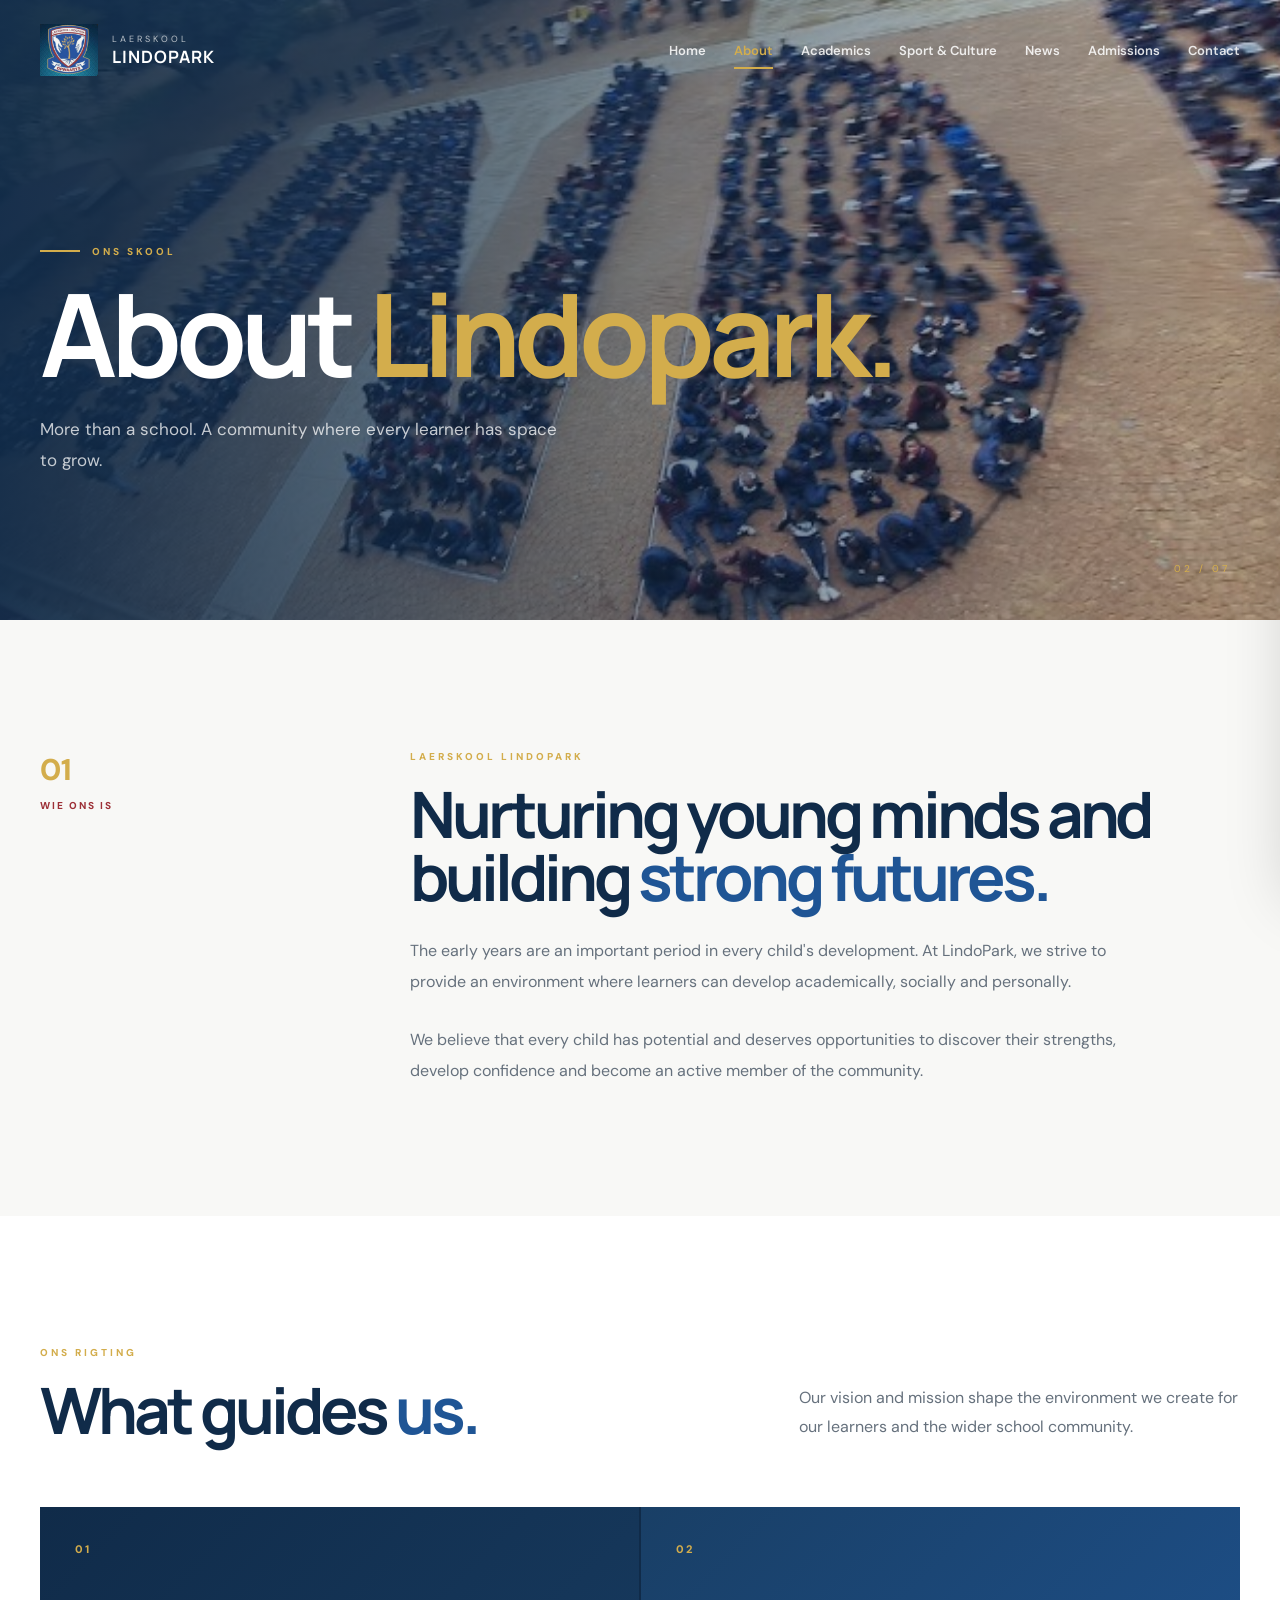
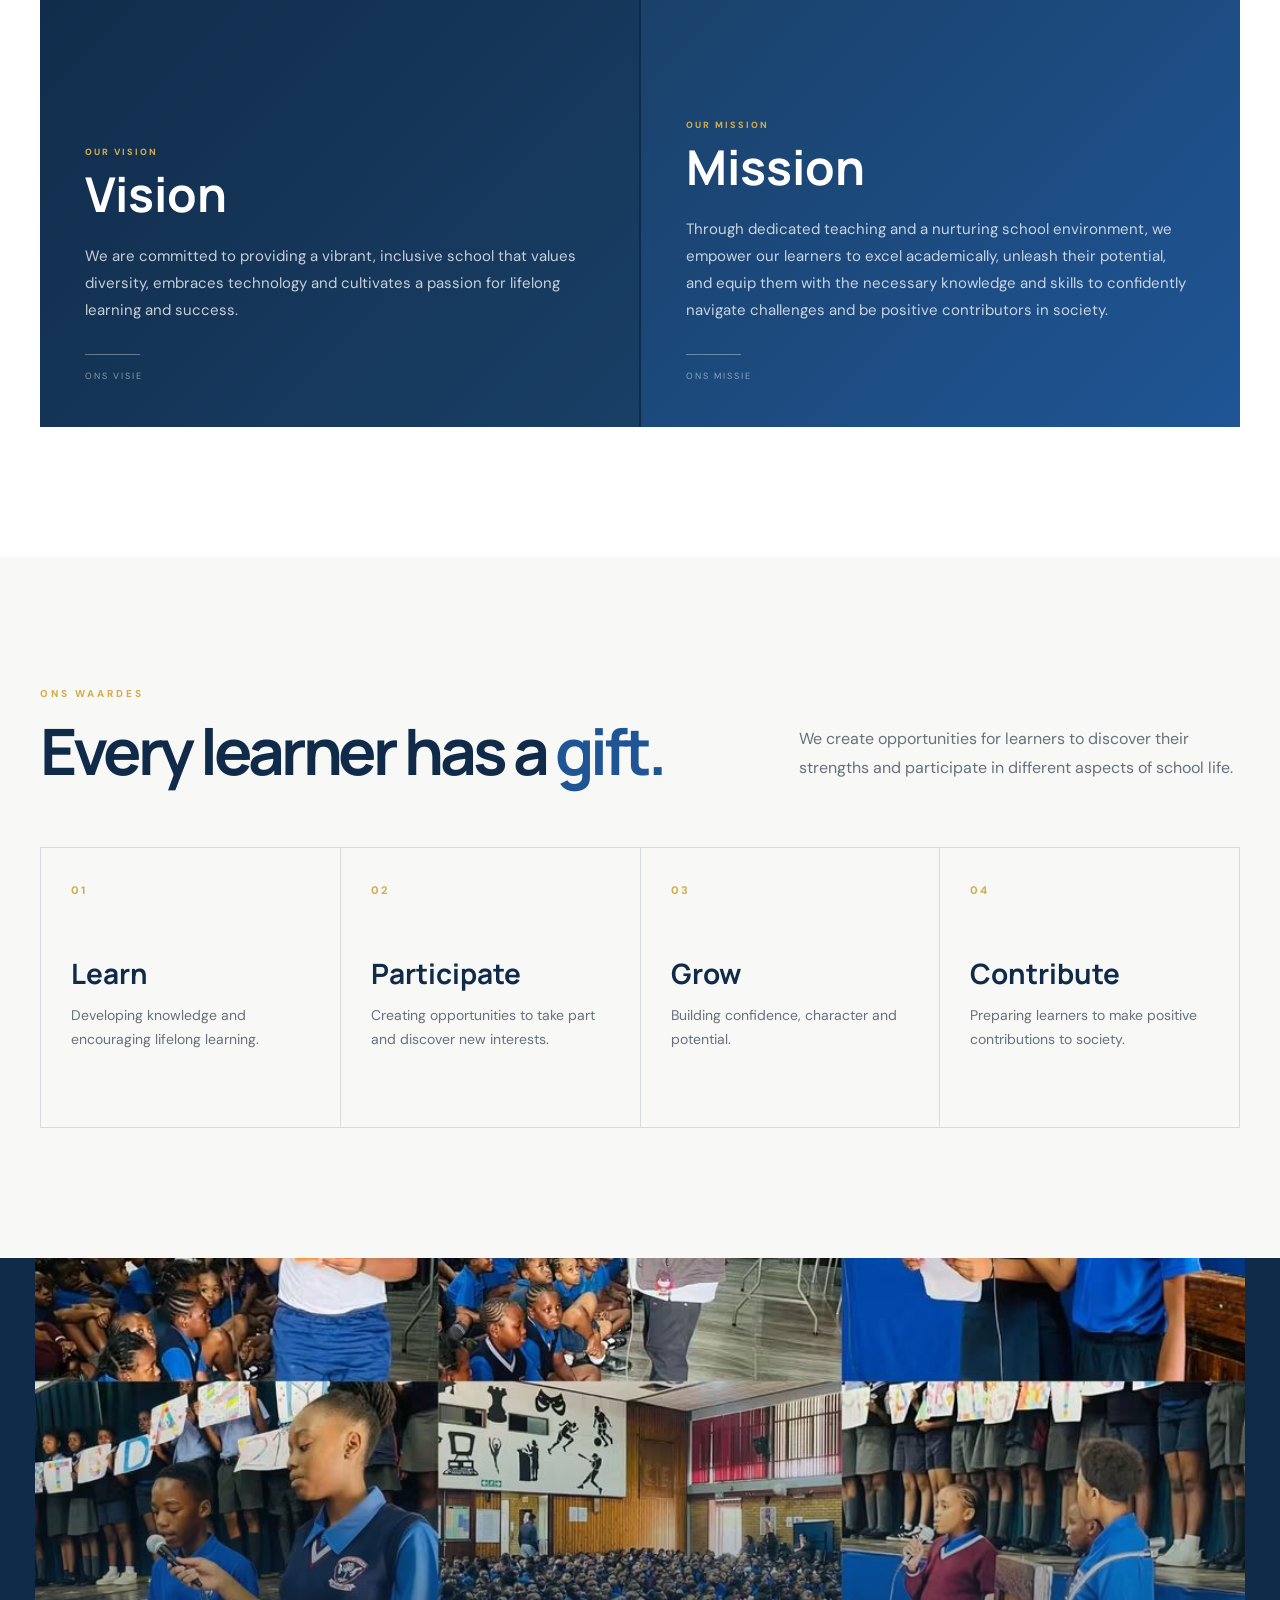
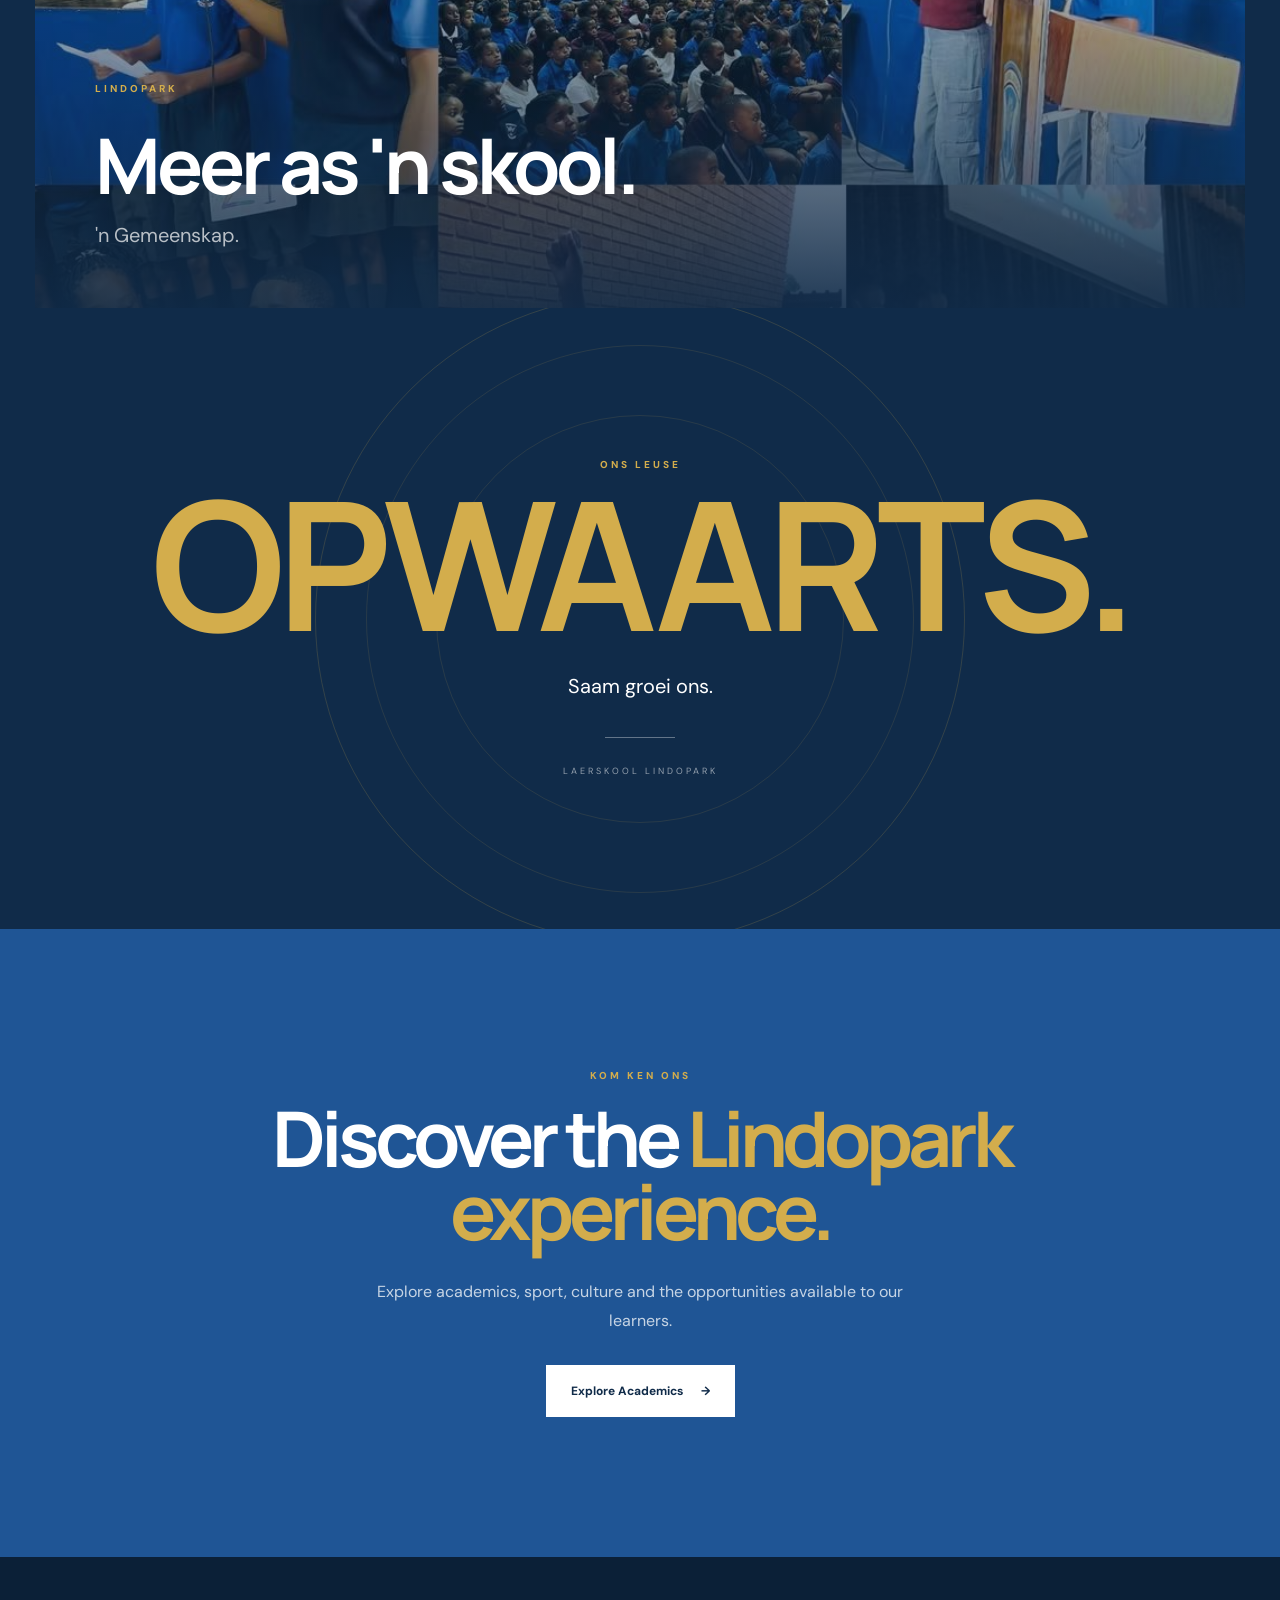
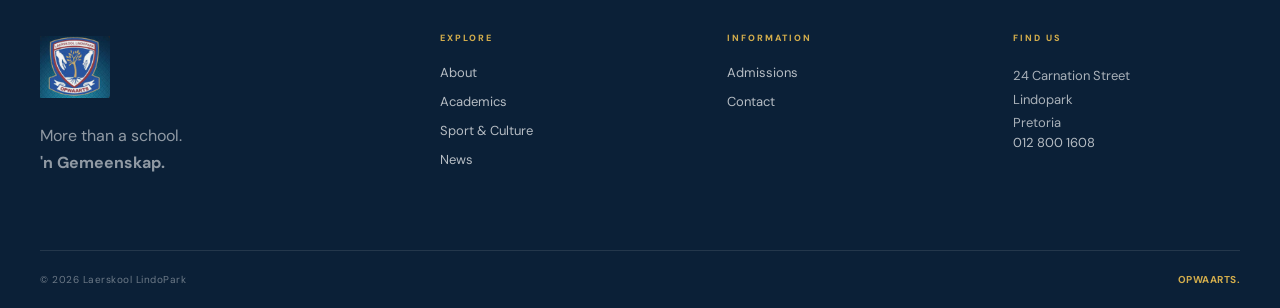
==== about.html @ f9749cf2 "Add files via upload" ====
<!DOCTYPE html>
<html lang="en">

<head>

    <meta charset="UTF-8">

    <meta
        name="viewport"
        content="width=device-width, initial-scale=1.0"
    >

    <title>About | Laerskool LindoPark</title>

    <meta
        name="description"
        content="Discover Laerskool LindoPark, our vision, mission and commitment to nurturing young minds and building strong futures."
    >

    <link rel="preconnect" href="https://fonts.googleapis.com">

    <link
        rel="preconnect"
        href="https://fonts.gstatic.com"
        crossorigin
    >

    <link
        href="https://fonts.googleapis.com/css2?family=DM+Sans:wght@400;500;600;700&family=Manrope:wght@500;600;700;800&display=swap"
        rel="stylesheet"
    >

    <!-- SAME CSS AS HOMEPAGE -->
    <link
        rel="stylesheet"
        href="css/style.css"
    >

</head>


<body>


<!-- =====================================================
     NAVIGATION
===================================================== -->

<header class="site-header">

    <div class="nav-container">

        <a
            href="index.html"
            class="brand"
        >

            <img
                src="assets/images/logo.png"
                alt="Laerskool LindoPark logo"
            >

            <div class="brand-name">

                <span>
                    LAERSKOOL
                </span>

                <strong>
                    LINDOPARK
                </strong>

            </div>

        </a>


        <nav class="desktop-nav">

            <a href="index.html">
                Home
            </a>

            <a
                href="about.html"
                class="active"
            >
                About
            </a>

            <a href="academics.html">
                Academics
            </a>

            <a href="sport-culture.html">
                Sport & Culture
            </a>

            <a href="news.html">
                News
            </a>

            <a href="admissions.html">
                Admissions
            </a>

            <a href="contact.html">
                Contact
            </a>

        </nav>


        <button
            class="menu-toggle"
            id="menuToggle"
            aria-label="Open navigation"
            aria-expanded="false"
        >

            <span></span>
            <span></span>
            <span></span>

        </button>

    </div>

</header>



<!-- =====================================================
     MOBILE SIDEBAR
===================================================== -->

<div
    class="mobile-overlay"
    id="mobileOverlay"
></div>


<aside
    class="mobile-sidebar"
    id="mobileSidebar"
    aria-hidden="true"
>

    <div class="sidebar-header">

        <a href="index.html">

            <img
                src="assets/images/logo.png"
                alt="Lindopark"
            >

        </a>


        <button
            class="sidebar-close"
            id="sidebarClose"
            aria-label="Close navigation"
        >
            ×
        </button>

    </div>


    <div class="sidebar-links">

        <a href="index.html">
            <span>01</span>
            Home
        </a>

        <a
            href="about.html"
            class="active"
        >
            <span>02</span>
            About
        </a>

        <a href="academics.html">
            <span>03</span>
            Academics
        </a>

        <a href="sport-culture.html">
            <span>04</span>
            Sport & Culture
        </a>

        <a href="news.html">
            <span>05</span>
            News
        </a>

        <a href="admissions.html">
            <span>06</span>
            Admissions
        </a>

        <a href="contact.html">
            <span>07</span>
            Contact
        </a>

    </div>


    <div class="sidebar-footer">

        <span>
            SAAM GROEI ONS
        </span>

        <strong>
            OPWAARTS.
        </strong>

    </div>

</aside>



<main>


<!-- =====================================================
     ABOUT HERO
===================================================== -->

<section class="inner-hero">


    <div
        class="inner-hero-background"
        style="
            background-image:
            url('assets/images/hero/hero-4.jpg');
        "
    ></div>


    <div class="inner-hero-overlay"></div>


    <div class="container inner-hero-content">

        <span class="hero-kicker">

            <span></span>

            ONS SKOOL

        </span>


        <h1>

            About
            <em>
                Lindopark.
            </em>

        </h1>


        <p>

            More than a school.
            A community where every learner
            has space to grow.

        </p>

    </div>


    <div class="inner-hero-number">

        02 / 07

    </div>

</section>



<!-- =====================================================
     INTRODUCTION
===================================================== -->

<section class="about-introduction section">


    <div class="container about-intro-grid">


        <div class="intro-label">

            <span>
                01
            </span>

            WIE ONS IS

        </div>


        <div class="about-intro-content">

            <span class="section-kicker">
                LAERSKOOL LINDOPARK
            </span>


            <h2>

                Nurturing young minds
                and building
                <em>
                    strong futures.
                </em>

            </h2>


            <p>

                The early years are an important
                period in every child's development.
                At LindoPark, we strive to provide
                an environment where learners can
                develop academically, socially and
                personally.

            </p>


            <p>

                We believe that every child has
                potential and deserves opportunities
                to discover their strengths,
                develop confidence and become an
                active member of the community.

            </p>

        </div>

    </div>

</section>



<!-- =====================================================
     VISION + MISSION
===================================================== -->

<section class="vision-mission">


    <div class="container">


        <div class="section-top">

            <div>

                <span class="section-kicker">
                    ONS RIGTING
                </span>

                <h2>

                    What guides
                    <em>
                        us.
                    </em>

                </h2>

            </div>


            <p>

                Our vision and mission shape the
                environment we create for our
                learners and the wider school
                community.

            </p>

        </div>


        <div class="vm-grid">


            <!-- VISION -->

            <article class="vm-card vision-card">

                <span class="vm-number">
                    01
                </span>


                <span class="vm-label">
                    OUR VISION
                </span>


                <h3>
                    Vision
                </h3>


                <p>

                    We are committed to providing
                    a vibrant, inclusive school that
                    values diversity, embraces
                    technology and cultivates a
                    passion for lifelong learning
                    and success.

                </p>


                <div class="vm-line"></div>


                <span class="vm-afrikaans">
                    ONS VISIE
                </span>

            </article>



            <!-- MISSION -->

            <article class="vm-card mission-card">

                <span class="vm-number">
                    02
                </span>


                <span class="vm-label">
                    OUR MISSION
                </span>


                <h3>
                    Mission
                </h3>


                <p>

                    Through dedicated teaching and
                    a nurturing school environment,
                    we empower our learners to
                    excel academically, unleash
                    their potential, and equip them
                    with the necessary knowledge
                    and skills to confidently
                    navigate challenges and be
                    positive contributors in society.

                </p>


                <div class="vm-line"></div>


                <span class="vm-afrikaans">
                    ONS MISSIE
                </span>

            </article>

        </div>

    </div>

</section>



<!-- =====================================================
     WHAT WE BELIEVE
===================================================== -->

<section class="beliefs section">


    <div class="container">


        <div class="section-top">

            <div>

                <span class="section-kicker">
                    ONS WAARDES
                </span>

                <h2>

                    Every learner
                    has a
                    <em>
                        gift.
                    </em>

                </h2>

            </div>


            <p>

                We create opportunities for learners
                to discover their strengths and
                participate in different aspects of
                school life.

            </p>

        </div>


        <div class="belief-grid">


            <div class="belief-item">

                <span>
                    01
                </span>

                <h3>
                    Learn
                </h3>

                <p>
                    Developing knowledge and
                    encouraging lifelong learning.
                </p>

            </div>


            <div class="belief-item">

                <span>
                    02
                </span>

                <h3>
                    Participate
                </h3>

                <p>
                    Creating opportunities to
                    take part and discover new
                    interests.
                </p>

            </div>


            <div class="belief-item">

                <span>
                    03
                </span>

                <h3>
                    Grow
                </h3>

                <p>
                    Building confidence,
                    character and potential.
                </p>

            </div>


            <div class="belief-item">

                <span>
                    04
                </span>

                <h3>
                    Contribute
                </h3>

                <p>
                    Preparing learners to make
                    positive contributions to society.
                </p>

            </div>

        </div>

    </div>

</section>



<!-- =====================================================
     SCHOOL LIFE IMAGE
===================================================== -->

<section class="about-image-section">


    <div
        class="about-large-image"
        style="
            background-image:
            url('assets/images/gallery/1.jpg');
        "
    >

        <div class="about-image-overlay"></div>


        <div class="about-image-content">

            <span>
                LINDOPARK
            </span>

            <h2>
                Meer as 'n skool.
            </h2>

            <p>
                'n Gemeenskap.
            </p>

        </div>

    </div>

</section>



<!-- =====================================================
     OPWAARTS
===================================================== -->

<section class="about-opwaarts opwaarts">

    <div class="opwaarts-pattern"></div>


    <div class="container opwaarts-content">

        <span class="section-kicker">
            ONS LEUSE
        </span>


        <h2>
            OPWAARTS.
        </h2>


        <p>

            Saam groei ons.

        </p>


        <div class="opwaarts-line"></div>


        <span class="opwaarts-small">
            LAERSKOOL LINDOPARK
        </span>

    </div>

</section>



<!-- =====================================================
     CTA
===================================================== -->

<section class="admissions-cta">


    <div class="container admissions-content">

        <span class="section-kicker">
            KOM KEN ONS
        </span>


        <h2>

            Discover the
            <em>
                Lindopark experience.
            </em>

        </h2>


        <p>

            Explore academics, sport, culture
            and the opportunities available to
            our learners.

        </p>


        <a
            href="academics.html"
            class="button button-light"
        >

            Explore Academics

            <span>
                →
            </span>

        </a>

    </div>

</section>


</main>



<!-- =====================================================
     FOOTER
===================================================== -->

<footer class="footer">


    <div class="container footer-grid">


        <div class="footer-brand">

            <img
                src="assets/images/logo.png"
                alt="Lindopark"
            >

            <p>

                More than a school.
                <br>

                <strong>
                    'n Gemeenskap.
                </strong>

            </p>

        </div>


        <div>

            <span class="footer-title">
                EXPLORE
            </span>

            <a href="about.html">
                About
            </a>

            <a href="academics.html">
                Academics
            </a>

            <a href="sport-culture.html">
                Sport & Culture
            </a>

            <a href="news.html">
                News
            </a>

        </div>


        <div>

            <span class="footer-title">
                INFORMATION
            </span>

            <a href="admissions.html">
                Admissions
            </a>

            <a href="contact.html">
                Contact
            </a>

        </div>


        <div>

            <span class="footer-title">
                FIND US
            </span>

            <p>

                24 Carnation Street
                <br>
                Lindopark
                <br>
                Pretoria

            </p>


            <a href="tel:0128001608">
                012 800 1608
            </a>

        </div>

    </div>


    <div class="container footer-bottom">

        <span>
            © 2026 Laerskool LindoPark
        </span>

        <strong>
            OPWAARTS.
        </strong>

    </div>

</footer>



<!-- SAME JAVASCRIPT -->

<script src="js/script.js"></script>
<!-- BACK TO TOP -->
<button id="backToTop" class="back-to-top" aria-label="Back to top">
    ↑
</button>
</body>

</html>
---- css/style.css ----
/* =========================================================
   LINDOPARK — NEW WEBSITE
   HOMEPAGE
========================================================= */


/* =========================================================
   RESET
========================================================= */

* {
    margin: 0;
    padding: 0;
    box-sizing: border-box;
}


html {
    scroll-behavior: smooth;
}


body {
    font-family: "DM Sans", sans-serif;

    background: #f8f8f6;

    color: #102b49;

    overflow-x: hidden;
}


body.menu-open {
    overflow: hidden;
}


img {
    display: block;

    max-width: 100%;
}


a {
    color: inherit;

    text-decoration: none;
}


button {
    font-family: inherit;
}


/* =========================================================
   VARIABLES
========================================================= */

:root {

    --navy: #102b49;

    --blue: #1f5595;

    --red: #9d3037;

    --gold: #d3ad4c;

    --cream: #f8f8f6;

    --white: #ffffff;

    --black: #101820;

    --grey: #66717d;

    --line: rgba(16, 43, 73, 0.14);

}


/* =========================================================
   CONTAINER
========================================================= */

.container,
.nav-container {
    width: min(1240px, calc(100% - 80px));

    margin-inline: auto;
}


/* =========================================================
   NAVIGATION
========================================================= */

.site-header {

    position: absolute;

    top: 0;
    left: 0;

    width: 100%;

    z-index: 1000;

    color: white;
}


.nav-container {

    height: 100px;

    display: flex;

    align-items: center;

    justify-content: space-between;
}


.brand {

    display: flex;

    align-items: center;

    gap: 14px;
}


.brand img {

    width: 58px;

    height: 58px;

    object-fit: contain;
}


.brand-name span {

    display: block;

    font-size: 9px;

    letter-spacing: 3px;

    opacity: .7;
}


.brand-name strong {

    display: block;

    font-family: "Manrope", sans-serif;

    font-size: 17px;

    letter-spacing: 1px;
}


/* Desktop navigation */

.desktop-nav {

    display: flex;

    align-items: center;

    gap: 28px;
}


.desktop-nav a {

    position: relative;

    font-size: 13px;

    font-weight: 600;

    color: rgba(255,255,255,.85);

    transition: .25s ease;
}


.desktop-nav a:hover,
.desktop-nav a.active {

    color: var(--gold);
}


.desktop-nav a.active::after {

    content: "";

    position: absolute;

    left: 0;
    right: 0;

    bottom: -10px;

    height: 2px;

    background: var(--gold);
}


/* =========================================================
   MOBILE BUTTON
========================================================= */

.menu-toggle {

    display: none;

    width: 48px;
    height: 48px;

    border: 1px solid rgba(255,255,255,.4);

    background: rgba(16,43,73,.25);

    cursor: pointer;

    padding: 12px;

    z-index: 2005;
}


.menu-toggle span {

    display: block;

    width: 100%;

    height: 2px;

    margin: 5px 0;

    background: white;

    transition: .3s ease;
}


.menu-toggle.active span:nth-child(1) {

    transform:
        translateY(7px)
        rotate(45deg);
}


.menu-toggle.active span:nth-child(2) {

    opacity: 0;
}


.menu-toggle.active span:nth-child(3) {

    transform:
        translateY(-7px)
        rotate(-45deg);
}


/* =========================================================
   MOBILE SIDEBAR
========================================================= */

.mobile-overlay {

    position: fixed;

    inset: 0;

    z-index: 1998;

    background: rgba(0,0,0,.45);

    opacity: 0;

    visibility: hidden;

    transition: .3s ease;
}


.mobile-overlay.active {

    opacity: 1;

    visibility: visible;
}


.mobile-sidebar {

    position: fixed;

    top: 0;

    right: -420px;

    z-index: 2000;

    width: min(390px, 88vw);

    height: 100dvh;

    background: var(--white);

    color: var(--navy);

    padding: 30px;

    display: flex;

    flex-direction: column;

    transition: right .4s cubic-bezier(.77,0,.18,1);

    box-shadow:
        -20px 0 60px rgba(0,0,0,.18);
}


.mobile-sidebar.active {

    right: 0;
}


.sidebar-header {

    display: flex;

    align-items: center;

    justify-content: space-between;

    padding-bottom: 30px;

    border-bottom: 1px solid var(--line);
}


.sidebar-header img {

    width: 55px;

    height: 55px;

    object-fit: contain;
}


.sidebar-close {

    width: 45px;

    height: 45px;

    border: 1px solid var(--line);

    background: transparent;

    color: var(--navy);

    font-size: 30px;

    cursor: pointer;
}


.sidebar-links {

    display: flex;

    flex-direction: column;

    margin-top: 25px;
}


.sidebar-links a {

    display: flex;

    align-items: center;

    gap: 20px;

    padding: 17px 0;

    border-bottom: 1px solid var(--line);

    font-family: "Manrope", sans-serif;

    font-size: 20px;

    font-weight: 700;

    transition: .2s ease;
}


.sidebar-links a span {

    color: var(--gold);

    font-size: 10px;

    letter-spacing: 1px;
}


.sidebar-links a:hover,
.sidebar-links a.active {

    color: var(--red);

    padding-left: 8px;
}


.sidebar-footer {

    margin-top: auto;

    padding-top: 30px;

    border-top: 1px solid var(--line);
}


.sidebar-footer span {

    display: block;

    font-size: 10px;

    letter-spacing: 2px;

    color: var(--grey);
}


.sidebar-footer strong {

    display: block;

    margin-top: 5px;

    font-family: "Manrope", sans-serif;

    font-size: 24px;

    color: var(--navy);
}


/* =========================================================
   HERO
========================================================= */

.hero {

    position: relative;

    height: 100svh;

    min-height: 680px;

    overflow: hidden;

    background: var(--navy);

    color: white;
}


.hero-slides {

    position: absolute;

    inset: 0;
}


.hero-slide {

    position: absolute;

    inset: 0;

    background-size: cover;

    background-position: center;

    opacity: 0;

    transform: scale(1.06);

    transition:
        opacity 1s ease,
        transform 7s ease;
}


.hero-slide.active {

    opacity: 1;

    transform: scale(1);
}


.hero-overlay {

    position: absolute;

    inset: 0;

    background:
        linear-gradient(
            90deg,
            rgba(16,43,73,.96) 0%,
            rgba(16,43,73,.75) 48%,
            rgba(16,43,73,.2) 100%
        );
}


.hero-content {

    position: absolute;

    z-index: 4;

    top: 50%;

    left: max(40px, calc((100vw - 1240px) / 2));

    transform: translateY(-35%);

    max-width: 760px;
}


.hero-kicker,
.section-kicker {

    display: flex;

    align-items: center;

    gap: 12px;

    color: var(--gold);

    font-size: 10px;

    font-weight: 800;

    letter-spacing: 3px;
}


.hero-kicker span {

    width: 40px;

    height: 2px;

    background: var(--gold);
}


.hero h1 {

    margin-top: 25px;

    font-family: "Manrope", sans-serif;

    font-size: clamp(64px, 8vw, 110px);

    line-height: .88;

    letter-spacing: -6px;
}


.hero h1 em {

    color: var(--gold);

    font-style: normal;
}


.hero p {

    max-width: 560px;

    margin-top: 32px;

    color: rgba(255,255,255,.78);

    font-size: 17px;

    line-height: 1.8;
}


.hero-actions {

    display: flex;

    gap: 14px;

    margin-top: 35px;
}


/* =========================================================
   BUTTONS
========================================================= */

.button {

    display: inline-flex;

    align-items: center;

    justify-content: center;

    gap: 18px;

    min-height: 52px;

    padding: 0 25px;

    font-size: 12px;

    font-weight: 700;

    transition: .25s ease;
}


.button-primary {

    background: var(--gold);

    color: var(--navy);
}


.button-primary:hover {

    background: white;

    transform: translateY(-3px);
}


.button-outline {

    border: 1px solid rgba(255,255,255,.45);

    color: white;
}


.button-outline:hover {

    background: white;

    color: var(--navy);
}


.button-light {

    background: white;

    color: var(--navy);
}


.button-light:hover {

    background: var(--gold);

    transform: translateY(-3px);
}


/* =========================================================
   HERO CONTROLS
========================================================= */

.hero-controls {

    position: absolute;

    z-index: 5;

    right: 50px;

    bottom: 50px;

    display: flex;

    align-items: center;

    gap: 14px;
}


.hero-controls > button {

    width: 48px;

    height: 48px;

    border: 1px solid rgba(255,255,255,.35);

    background: rgba(0,0,0,.1);

    color: white;

    cursor: pointer;

    transition: .25s ease;
}


.hero-controls > button:hover {

    background: var(--gold);

    color: var(--navy);

    border-color: var(--gold);
}


.hero-indicators {

    display: flex;

    align-items: center;

    gap: 8px;
}


.hero-indicators button {

    width: 8px;

    height: 8px;

    border: none;

    border-radius: 20px;

    background: rgba(255,255,255,.45);

    cursor: pointer;

    transition: .3s ease;
}


.hero-indicators button.active {

    width: 30px;

    background: var(--gold);
}


.hero-scroll {

    position: absolute;

    z-index: 4;

    left: 50px;

    bottom: 50px;

    display: flex;

    align-items: center;

    gap: 15px;

    color: rgba(255,255,255,.6);

    font-size: 9px;

    letter-spacing: 2px;
}


.hero-scroll i {

    display: block;

    width: 50px;

    height: 1px;

    background: rgba(255,255,255,.5);
}


/* =========================================================
   SECTIONS
========================================================= */

.section {

    padding: 130px 0;
}


.intro {

    background: var(--cream);
}


.intro-grid {

    display: grid;

    grid-template-columns: .35fr 1fr;

    gap: 80px;
}


.intro-label {

    color: var(--red);

    font-size: 10px;

    font-weight: 800;

    letter-spacing: 2px;
}


.intro-label span {

    display: block;

    margin-bottom: 10px;

    color: var(--gold);

    font-size: 30px;

    letter-spacing: 0;
}


.intro-content {

    max-width: 850px;
}


.intro-content h2,
.section-top h2 {

    font-family: "Manrope", sans-serif;

    font-size: clamp(44px, 5vw, 72px);

    line-height: .98;

    letter-spacing: -4px;

    color: var(--navy);
}


.intro-content h2 em,
.section-top h2 em {

    color: var(--blue);

    font-style: normal;
}


.intro-content p {

    max-width: 700px;

    margin-top: 25px;

    color: var(--grey);

    font-size: 16px;

    line-height: 1.9;
}


.arrow-link {

    display: inline-flex;

    align-items: center;

    gap: 14px;

    margin-top: 30px;

    color: var(--navy);

    font-weight: 700;

    border-bottom: 1px solid var(--navy);

    padding-bottom: 7px;
}


.arrow-link span {

    color: var(--red);

    transition: .25s ease;
}


.arrow-link:hover span {

    transform: translateX(5px);
}


/* =========================================================
   EXPERIENCE
========================================================= */

.experience {

    padding: 130px 0;

    background: white;
}


.section-top {

    display: grid;

    grid-template-columns: 1fr .65fr;

    gap: 80px;

    align-items: end;

    margin-bottom: 65px;
}


.section-top p {

    color: var(--grey);

    line-height: 1.8;
}


.section-kicker {

    margin-bottom: 20px;
}


.experience-grid {

    display: grid;

    grid-template-columns:
        repeat(3, 1fr);

    gap: 2px;

    background: var(--navy);
}


.experience-card {

    position: relative;

    min-height: 520px;

    display: flex;

    flex-direction: column;

    justify-content: space-between;

    padding: 35px;

    overflow: hidden;

    color: white;

    background-size: cover;

    background-position: center;

    transition: .5s ease;
}


.experience-card::before {

    content: "";

    position: absolute;

    inset: 0;

    background:
        linear-gradient(
            transparent 25%,
            rgba(16,43,73,.94)
        );

    transition: .4s ease;
}


.experience-card:hover::before {

    background:
        linear-gradient(
            transparent 5%,
            rgba(16,43,73,.97)
        );
}


/* =========================================================
   EXPERIENCE CARD IMAGES
========================================================= */

.experience-academics {
    background-image:
        url("../assets/images/gallery/creativity.jpg");
}

.experience-sport {
    background-image:
        url("../assets/images/gallery/sports-1.jpg");
}

.experience-culture {
    background-image:
        url("../assets/images/gallery/culture-1.jpg");
}
.experience-number,
.experience-info {

    position: relative;

    z-index: 2;
}


.experience-number {

    font-size: 11px;

    color: var(--gold);

    font-weight: 800;

    letter-spacing: 2px;
}


.experience-info span {

    color: var(--gold);

    font-size: 9px;

    font-weight: 800;

    letter-spacing: 2px;
}


.experience-info h3 {

    margin-top: 10px;

    font-family: "Manrope", sans-serif;

    font-size: 38px;
}


.experience-info p {

    max-width: 320px;

    margin-top: 15px;

    color: rgba(255,255,255,.72);

    line-height: 1.7;
}


.experience-info strong {

    display: block;

    margin-top: 25px;

    font-size: 12px;
}


/* =========================================================
   OPWAARTS
========================================================= */

.opwaarts {

    position: relative;

    overflow: hidden;

    padding: 150px 0;

    background: var(--navy);

    color: white;

    text-align: center;
}


.opwaarts-pattern {

    position: absolute;

    width: 650px;

    height: 650px;

    left: 50%;

    top: 50%;

    transform: translate(-50%,-50%);

    border: 1px solid rgba(211,173,76,.18);

    border-radius: 50%;
}


.opwaarts-pattern::before,
.opwaarts-pattern::after {

    content: "";

    position: absolute;

    inset: 50px;

    border: 1px solid rgba(211,173,76,.12);

    border-radius: 50%;
}


.opwaarts-pattern::after {

    inset: 120px;
}


.opwaarts-content {

    position: relative;

    z-index: 2;

}


.opwaarts-content .section-kicker {

    justify-content: center;
}


.opwaarts h2 {

    margin-top: 15px;

    font-family: "Manrope", sans-serif;

    font-size: clamp(80px, 14vw, 180px);

    line-height: .8;

    letter-spacing: -8px;

    color: var(--gold);
}


.opwaarts p {

    margin-top: 35px;

    font-size: 20px;

    line-height: 1.6;
}


.opwaarts-line {

    width: 70px;

    height: 1px;

    margin: 35px auto 20px;

    background: rgba(255,255,255,.35);
}


.opwaarts-small {

    font-size: 9px;

    letter-spacing: 3px;

    color: rgba(255,255,255,.55);
}


/* =========================================================
   NEWS
========================================================= */

.news {

    background: var(--cream);
}


.news-heading {

    margin-bottom: 55px;
}


.news-grid {

    display: grid;

    grid-template-columns:
        1.4fr 1fr 1fr;

    gap: 25px;
}


.news-card {

    background: white;

    border: 1px solid var(--line);

    overflow: hidden;

    transition: .3s ease;
}


.news-card:hover {

    transform: translateY(-6px);

    box-shadow:
        0 20px 50px rgba(16,43,73,.1);
}


.news-card.featured {

    grid-row: span 2;
}


.news-image {

    position: relative;

    height: 250px;

    overflow: hidden;
}


.news-card.featured .news-image {

    height: 360px;
}


.news-image img {

    width: 100%;

    height: 100%;

    object-fit: cover;

    transition: .5s ease;
}


.news-card:hover .news-image img {

    transform: scale(1.04);
}


.news-category {

    position: absolute;

    top: 18px;

    left: 18px;

    padding: 8px 11px;

    background: var(--gold);

    color: var(--navy);

    font-size: 8px;

    font-weight: 800;

    letter-spacing: 1px;
}


.news-body {

    padding: 25px;
}


.news-date {

    color: var(--red);

    font-size: 9px;

    font-weight: 800;

    letter-spacing: 1px;
}


.news-body h3 {

    margin-top: 10px;

    font-family: "Manrope", sans-serif;

    font-size: 22px;

    line-height: 1.15;
}


.news-body p {

    margin-top: 12px;

    color: var(--grey);

    font-size: 14px;

    line-height: 1.7;
}


.news-read {

    display: inline-block;

    margin-top: 18px;

    color: var(--navy);

    font-size: 11px;

    font-weight: 800;
}


/* =========================================================
   SCHOOL LIFE
========================================================= */

.school-life {

    background: white;
}


.life-slider {

    position: relative;

    overflow: hidden;
}


.life-track {

    display: flex;

    gap: 20px;

    transition: transform .6s ease;
}


.life-slide {

    min-width: 72vw;

    height: 520px;

    overflow: hidden;
}


.life-slide img {

    width: 100%;

    height: 100%;

    object-fit: cover;
}


.life-controls {

    display: flex;

    justify-content: flex-end;

    gap: 8px;

    margin-top: 20px;
}


.life-controls button {

    width: 50px;

    height: 50px;

    border: 1px solid var(--line);

    background: white;

    cursor: pointer;

    transition: .25s ease;
}


.life-controls button:hover {

    background: var(--navy);

    color: white;
}


/* =========================================================
   ADMISSIONS CTA
========================================================= */

.admissions-cta {

    padding: 140px 0;

    background: var(--blue);

    color: white;

    text-align: center;
}


.admissions-content {

    max-width: 850px;

    margin: auto;
}


.admissions-content .section-kicker {

    justify-content: center;
}


.admissions-content h2 {

    margin-top: 20px;

    font-family: "Manrope", sans-serif;

    font-size: clamp(48px, 6vw, 82px);

    line-height: .95;

    letter-spacing: -5px;
}


.admissions-content h2 em {

    color: var(--gold);

    font-style: normal;
}


.admissions-content p {

    max-width: 560px;

    margin: 30px auto;

    color: rgba(255,255,255,.75);

    line-height: 1.8;
}


/* =========================================================
   FOOTER
========================================================= */

.footer {

    padding-top: 75px;

    background: #0b2037;

    color: white;
}


.footer-grid {

    display: grid;

    grid-template-columns: 1.5fr 1fr 1fr 1fr;

    gap: 60px;

    padding-bottom: 70px;
}


.footer-brand img {

    width: 70px;

    height: 70px;

    object-fit: contain;
}


.footer-brand p {

    margin-top: 20px;

    color: rgba(255,255,255,.55);

    line-height: 1.7;
}


.footer-title {

    display: block;

    margin-bottom: 20px;

    color: var(--gold);

    font-size: 9px;

    font-weight: 800;

    letter-spacing: 2px;
}


.footer-grid > div:not(.footer-brand) a {

    display: block;

    margin-bottom: 12px;

    color: rgba(255,255,255,.7);

    font-size: 13px;

    transition: .2s ease;
}


.footer-grid > div:not(.footer-brand) a:hover {

    color: white;

    transform: translateX(3px);
}


.footer-grid > div:not(.footer-brand) p {

    color: rgba(255,255,255,.65);

    font-size: 13px;

    line-height: 1.8;
}


.footer-bottom {

    display: flex;

    justify-content: space-between;

    padding: 22px 0;

    border-top: 1px solid rgba(255,255,255,.1);

    color: rgba(255,255,255,.4);

    font-size: 10px;

    letter-spacing: .5px;
}


.footer-bottom strong {

    color: var(--gold);
}


/* =========================================================
   TABLET
========================================================= */

@media (max-width: 1000px) {

    .desktop-nav {

        display: none;
    }


    .menu-toggle {

        display: block;
    }


    .container,
    .nav-container {

        width: min(100% - 50px, 1240px);
    }


    .intro-grid {

        grid-template-columns: 1fr;

        gap: 35px;
    }


    .section-top {

        grid-template-columns: 1fr;

        gap: 25px;
    }


    .experience-grid {

        grid-template-columns: 1fr;
    }


    .experience-card {

        min-height: 450px;
    }


    .news-grid {

        grid-template-columns: 1fr 1fr;
    }


    .news-card.featured {

        grid-column: span 2;

        grid-row: auto;
    }


    .footer-grid {

        grid-template-columns: 1fr 1fr;
    }

}


/* =========================================================
   MOBILE
========================================================= */

@media (max-width: 650px) {

    .container,
    .nav-container {

        width: calc(100% - 36px);
    }


    .nav-container {

        height: 80px;
    }


    .brand img {

        width: 48px;

        height: 48px;
    }


    .brand-name strong {

        font-size: 14px;
    }


    .hero {

        min-height: 700px;
    }


    .hero-content {

        left: 18px;

        right: 18px;

        top: 48%;

        transform: translateY(-35%);
    }


    .hero h1 {

        font-size: 58px;

        letter-spacing: -4px;
    }


    .hero p {

        font-size: 15px;
    }


    .hero-actions {

        flex-direction: column;

        align-items: flex-start;
    }


    .hero-controls {

        left: 18px;

        right: auto;

        bottom: 25px;
    }


    .hero-scroll {

        display: none;
    }


    .section {

        padding: 85px 0;
    }


    .intro-content h2,
    .section-top h2 {

        font-size: 43px;

        letter-spacing: -2.5px;
    }


    .experience {

        padding: 85px 0;
    }


    .experience-card {

        min-height: 420px;
    }


    .opwaarts {

        padding: 120px 0;
    }


    .opwaarts h2 {

        font-size: 72px;

        letter-spacing: -4px;
    }


    .opwaarts-pattern {

        width: 400px;

        height: 400px;
    }


    .news-grid {

        grid-template-columns: 1fr;
    }


    .news-card.featured {

        grid-column: auto;
    }


    .news-card.featured .news-image {

        height: 280px;
    }


    .life-slide {

        min-width: 88vw;

        height: 380px;
    }


    .admissions-cta {

        padding: 100px 20px;
    }


    .admissions-content h2 {

        font-size: 48px;

        letter-spacing: -3px;
    }


    .footer-grid {

        grid-template-columns: 1fr;

        gap: 40px;
    }


    .footer-bottom {

        flex-direction: column;

        gap: 10px;
    }

}
/* =========================================================
   ABOUT PAGE
========================================================= */


/* =========================================================
   INNER HERO
========================================================= */

.inner-hero {

    position: relative;

    min-height: 620px;

    display: flex;

    align-items: center;

    overflow: hidden;

    background: var(--navy);

    color: white;
}


.inner-hero-background {

    position: absolute;

    inset: 0;

    background-size: cover;

    background-position: center;

    transform: scale(1.02);
}


.inner-hero-overlay {

    position: absolute;

    inset: 0;

    background:
        linear-gradient(
            90deg,
            rgba(16,43,73,.95),
            rgba(16,43,73,.55),
            rgba(16,43,73,.2)
        );
}


.inner-hero-content {

    position: relative;

    z-index: 2;

    padding-top: 100px;
}


.inner-hero-content h1 {

    margin-top: 25px;

    font-family: "Manrope", sans-serif;

    font-size: clamp(65px, 9vw, 120px);

    line-height: .88;

    letter-spacing: -6px;
}


.inner-hero-content h1 em {

    color: var(--gold);

    font-style: normal;
}


.inner-hero-content p {

    max-width: 520px;

    margin-top: 30px;

    color: rgba(255,255,255,.75);

    font-size: 17px;

    line-height: 1.8;
}


.inner-hero-number {

    position: absolute;

    right: 50px;

    bottom: 45px;

    color: var(--gold);

    font-size: 10px;

    letter-spacing: 3px;

    z-index: 2;
}


/* =========================================================
   ABOUT INTRO
========================================================= */

.about-introduction {

    background: var(--cream);
}


.about-intro-grid {

    display: grid;

    grid-template-columns: .35fr 1fr;

    gap: 80px;
}


.about-intro-content {

    max-width: 850px;
}


.about-intro-content h2 {

    margin-top: 20px;

    font-family: "Manrope", sans-serif;

    font-size: clamp(44px, 5vw, 70px);

    line-height: .98;

    letter-spacing: -4px;
}


.about-intro-content h2 em {

    color: var(--blue);

    font-style: normal;
}


.about-intro-content p {

    max-width: 720px;

    margin-top: 28px;

    color: var(--grey);

    font-size: 16px;

    line-height: 1.9;
}


/* =========================================================
   VISION + MISSION
========================================================= */

.vision-mission {

    padding: 130px 0;

    background: white;
}


.vm-grid {

    display: grid;

    grid-template-columns: 1fr 1fr;

    gap: 2px;

    background: var(--navy);
}


.vm-card {

    min-height: 520px;

    padding: 45px;

    color: white;

    position: relative;

    display: flex;

    flex-direction: column;

    justify-content: flex-end;
}


.vision-card {

    background:
        linear-gradient(
            135deg,
            var(--navy),
            #193f66
        );
}


.mission-card {

    background:
        linear-gradient(
            135deg,
            #193f66,
            var(--blue)
        );
}


.vm-number {

    position: absolute;

    top: 35px;

    left: 35px;

    color: var(--gold);

    font-size: 11px;

    font-weight: 800;

    letter-spacing: 2px;
}


.vm-label {

    color: var(--gold);

    font-size: 9px;

    font-weight: 800;

    letter-spacing: 2px;
}


.vm-card h3 {

    margin-top: 12px;

    font-family: "Manrope", sans-serif;

    font-size: 48px;

    line-height: 1;
}


.vm-card p {

    max-width: 600px;

    margin-top: 25px;

    color: rgba(255,255,255,.76);

    line-height: 1.8;

    font-size: 15px;
}


.vm-line {

    width: 55px;

    height: 1px;

    margin-top: 30px;

    background: rgba(255,255,255,.35);
}


.vm-afrikaans {

    margin-top: 15px;

    color: rgba(255,255,255,.5);

    font-size: 9px;

    letter-spacing: 2px;
}


/* =========================================================
   BELIEFS
========================================================= */

.beliefs {

    background: var(--cream);
}


.belief-grid {

    display: grid;

    grid-template-columns:
        repeat(4, 1fr);

    border-top: 1px solid var(--line);

    border-left: 1px solid var(--line);
}


.belief-item {

    min-height: 280px;

    padding: 30px;

    border-right: 1px solid var(--line);

    border-bottom: 1px solid var(--line);
}


.belief-item > span {

    color: var(--gold);

    font-size: 11px;

    font-weight: 800;

    letter-spacing: 2px;
}


.belief-item h3 {

    margin-top: 55px;

    font-family: "Manrope", sans-serif;

    font-size: 28px;

    color: var(--navy);
}


.belief-item p {

    margin-top: 12px;

    color: var(--grey);

    line-height: 1.7;

    font-size: 14px;
}


/* =========================================================
   ABOUT IMAGE
========================================================= */

.about-image-section {

    background: var(--navy);

    padding: 0 35px;
}


.about-large-image {

    position: relative;

    min-height: 650px;

    background-size: cover;

    background-position: center;

    display: flex;

    align-items: flex-end;

    overflow: hidden;
}


.about-image-overlay {

    position: absolute;

    inset: 0;

    background:
        linear-gradient(
            transparent 20%,
            rgba(16,43,73,.92)
        );
}


.about-image-content {

    position: relative;

    z-index: 2;

    padding: 60px;

    color: white;
}


.about-image-content span {

    color: var(--gold);

    font-size: 10px;

    font-weight: 800;

    letter-spacing: 3px;
}


.about-image-content h2 {

    margin-top: 15px;

    font-family: "Manrope", sans-serif;

    font-size: clamp(45px, 6vw, 80px);

    letter-spacing: -4px;
}


.about-image-content p {

    margin-top: 5px;

    font-size: 20px;

    color: rgba(255,255,255,.7);
}


/* =========================================================
   ABOUT MOBILE
========================================================= */

@media (max-width: 1000px) {

    .about-intro-grid {

        grid-template-columns: 1fr;

        gap: 35px;
    }


    .vm-grid {

        grid-template-columns: 1fr;
    }


    .belief-grid {

        grid-template-columns: 1fr 1fr;
    }

}


@media (max-width: 650px) {

    .inner-hero {

        min-height: 570px;
    }


    .inner-hero-content {

        padding-top: 70px;
    }


    .inner-hero-content h1 {

        font-size: 60px;

        letter-spacing: -4px;
    }


    .inner-hero-number {

        right: 18px;

        bottom: 25px;
    }


    .about-intro-content h2 {

        font-size: 43px;

        letter-spacing: -2.5px;
    }


    .vision-mission {

        padding: 85px 0;
    }


    .vm-card {

        min-height: 500px;

        padding: 30px;
    }


    .vm-card h3 {

        font-size: 40px;
    }


    .belief-grid {

        grid-template-columns: 1fr;
    }


    .belief-item {

        min-height: 230px;
    }


    .belief-item h3 {

        margin-top: 35px;
    }


    .about-image-section {

        padding: 0 18px;
    }


    .about-large-image {

        min-height: 520px;
    }


    .about-image-content {

        padding: 30px;
    }


    .about-image-content h2 {

        font-size: 48px;

        letter-spacing: -3px;
    }

}
/* =========================================================
   ACADEMICS PAGE
========================================================= */

.academics-intro {
    background: var(--cream);
}

.academics-intro-grid {
    display: grid;
    grid-template-columns: 1fr 1fr;
    gap: 100px;
    align-items: start;
}

.academics-intro h2 {
    margin-top: 20px;
    font-family: "Manrope", sans-serif;
    font-size: clamp(45px, 5vw, 72px);
    line-height: .98;
    letter-spacing: -4px;
    color: var(--navy);
}

.academics-intro h2 em {
    color: var(--blue);
    font-style: normal;
}

.academics-intro-grid p {
    color: var(--grey);
    font-size: 16px;
    line-height: 1.9;
    margin-bottom: 22px;
}

.academic-signature {
    margin-top: 40px;
    display: flex;
    align-items: center;
    gap: 14px;
    color: var(--gold);
    font-size: 11px;
    letter-spacing: 3px;
}

.academic-signature strong {
    color: var(--navy);
}


/* =========================================================
   PHASES
========================================================= */

.academic-phases {
    padding: 130px 0;
    background: white;
}

.academic-list {
    margin-top: 65px;
    border-top: 1px solid var(--line);
}

.academic-phase {
    border-bottom: 1px solid var(--line);
}

.academic-phase-header {
    width: 100%;
    border: 0;
    background: transparent;
    padding: 35px 0;
    display: grid;
    grid-template-columns: 90px 1fr 50px;
    align-items: center;
    text-align: left;
    cursor: pointer;
    color: var(--navy);
}

.phase-number {
    color: var(--gold);
    font-size: 11px;
    font-weight: 800;
    letter-spacing: 2px;
}

.phase-title {
    font-family: "Manrope", sans-serif;
    font-size: clamp(27px, 3vw, 42px);
    font-weight: 700;
}

.phase-title small {
    display: block;
    margin-top: 8px;
    font-family: "DM Sans", sans-serif;
    font-size: 12px;
    font-weight: 600;
    letter-spacing: 1px;
    color: var(--grey);
    text-transform: uppercase;
}

.phase-icon {
    width: 42px;
    height: 42px;
    border: 1px solid var(--line);
    border-radius: 50%;
    display: grid;
    place-items: center;
    font-size: 22px;
    transition: .3s ease;
}

.academic-phase-header:hover .phase-icon,
.academic-phase.open .phase-icon {
    background: var(--navy);
    color: white;
    border-color: var(--navy);
}

.academic-phase-content {
    max-height: 0;
    overflow: hidden;
    transition: max-height .45s ease;
    display: grid;
    grid-template-columns: 1fr 1fr;
    gap: 80px;
    padding: 0 90px 0 90px;
}

.academic-phase.open .academic-phase-content {
    padding-bottom: 45px;
}

.academic-phase-content span {
    color: var(--gold);
    font-size: 9px;
    font-weight: 800;
    letter-spacing: 2px;
}

.academic-phase-content h3 {
    margin-top: 12px;
    font-family: "Manrope", sans-serif;
    font-size: 30px;
    color: var(--navy);
}

.academic-phase-content p {
    color: var(--grey);
    line-height: 1.8;
    font-size: 15px;
}


/* =========================================================
   ENVIRONMENT
========================================================= */

.academic-environment {
    display: grid;
    grid-template-columns: 1.1fr .9fr;
    min-height: 650px;
    background: var(--navy);
}

.academic-environment-image {
    overflow: hidden;
}

.academic-environment-image img {
    width: 100%;
    height: 100%;
    min-height: 650px;
    object-fit: cover;
    display: block;
}

.academic-environment-content {
    padding: 80px;
    display: flex;
    justify-content: center;
    flex-direction: column;
    color: white;
}

.academic-environment-content h2 {
    margin-top: 20px;
    font-family: "Manrope", sans-serif;
    font-size: clamp(45px, 5vw, 70px);
    line-height: .95;
    letter-spacing: -4px;
}

.academic-environment-content h2 em {
    color: var(--gold);
    font-style: normal;
}

.academic-environment-content p {
    max-width: 480px;
    margin: 30px 0;
    color: rgba(255,255,255,.7);
    line-height: 1.8;
}


/* =========================================================
   ACADEMIC LINKS
========================================================= */

.academic-links {
    background: var(--cream);
}

.academic-link-grid {
    display: grid;
    grid-template-columns: repeat(3, 1fr);
    border-top: 1px solid var(--line);
    border-left: 1px solid var(--line);
    margin-top: 55px;
}

.academic-link-card {
    min-height: 250px;
    padding: 30px;
    border-right: 1px solid var(--line);
    border-bottom: 1px solid var(--line);
    display: flex;
    flex-direction: column;
    text-decoration: none;
    color: var(--navy);
    transition: .3s ease;
}

.academic-link-card:hover {
    background: var(--navy);
    color: white;
    transform: translateY(-5px);
}

.academic-link-card > span {
    color: var(--gold);
    font-size: 10px;
    font-weight: 800;
    letter-spacing: 2px;
}

.academic-link-card strong {
    margin-top: auto;
    font-family: "Manrope", sans-serif;
    font-size: 25px;
}

.academic-link-card small {
    margin-top: 10px;
    color: var(--grey);
    font-size: 13px;
}

.academic-link-card:hover small {
    color: rgba(255,255,255,.65);
}


/* =========================================================
   MOBILE
========================================================= */

@media (max-width: 850px) {

    .academics-intro-grid {
        grid-template-columns: 1fr;
        gap: 45px;
    }

    .academic-phase-content {
        grid-template-columns: 1fr;
        gap: 25px;
        padding-left: 0;
        padding-right: 0;
    }

    .academic-environment {
        grid-template-columns: 1fr;
    }

    .academic-environment-image img {
        min-height: 450px;
    }

    .academic-environment-content {
        padding: 60px 30px;
    }

    .academic-link-grid {
        grid-template-columns: 1fr;
    }

}


@media (max-width: 600px) {

    .academic-phase-header {
        grid-template-columns: 45px 1fr 40px;
        padding: 28px 0;
    }

    .phase-title {
        font-size: 25px;
    }

    .phase-icon {
        width: 36px;
        height: 36px;
    }

    .academic-environment-content h2 {
        letter-spacing: -2px;
    }

}
/* ================================
   BACK TO TOP — ARROW ONLY
================================ */

.back-to-top {
    position: fixed;
    right: 25px;
    bottom: 25px;

    width: 45px;
    height: 45px;

    background: transparent;
    border: none;
    outline: none;

    color: #111;
    font-size: 32px;
    font-weight: 300;
    line-height: 1;

    display: flex;
    align-items: center;
    justify-content: center;

    cursor: pointer;

    opacity: 0;
    visibility: hidden;

    transform: translateY(15px);

    transition:
        opacity 0.3s ease,
        visibility 0.3s ease,
        transform 0.3s ease,
        color 0.3s ease;

    z-index: 99999;
}

.back-to-top.show {
    opacity: 1;
    visibility: visible;
    transform: translateY(0);
}

.back-to-top:hover {
    color: #777;
    transform: translateY(-5px);
}

@media (max-width: 768px) {
    .back-to-top {
        right: 15px;
        bottom: 18px;
        font-size: 28px;
    }
}
/* =========================================================
   SPORT & CULTURE PAGE
========================================================= */


/* =========================================================
   SPORT & CULTURE HERO
========================================================= */

.sc-hero {

    position: relative;

    min-height: 720px;

    height: 88svh;

    overflow: hidden;

    display: flex;

    align-items: center;

    background: var(--navy);

    color: white;
}


.sc-hero-image {

    position: absolute;

    inset: 0;

    background-size: cover;

    background-position: center;

    transform: scale(1.04);

    animation: scHeroZoom 10s ease-out forwards;
}


@keyframes scHeroZoom {

    from {
        transform: scale(1.08);
    }

    to {
        transform: scale(1);
    }

}


.sc-hero-overlay {

    position: absolute;

    inset: 0;

    background:
        linear-gradient(
            90deg,
            rgba(16,43,73,.97) 0%,
            rgba(16,43,73,.82) 42%,
            rgba(16,43,73,.32) 100%
        );

}


.sc-hero-content {

    position: relative;

    z-index: 3;

    padding-top: 90px;

}


.sc-hero-kicker {

    display: flex;

    align-items: center;

    gap: 13px;

    color: var(--gold);

    font-size: 10px;

    font-weight: 800;

    letter-spacing: 3px;
}


.sc-hero-kicker span {

    width: 45px;

    height: 2px;

    background: var(--gold);

}


.sc-hero h1 {

    margin-top: 25px;

    font-family: "Manrope", sans-serif;

    font-size: clamp(65px, 8.5vw, 120px);

    line-height: .86;

    letter-spacing: -6px;

}


.sc-hero h1 em {

    color: var(--gold);

    font-style: normal;

}


.sc-hero p {

    max-width: 570px;

    margin-top: 32px;

    color: rgba(255,255,255,.78);

    font-size: 17px;

    line-height: 1.8;

}


.sc-hero-actions {

    display: flex;

    gap: 14px;

    margin-top: 35px;

}


.sc-hero-bottom {

    position: absolute;

    z-index: 3;

    left: 50px;

    right: 50px;

    bottom: 35px;

    display: flex;

    justify-content: space-between;

    color: rgba(255,255,255,.55);

    font-size: 9px;

    letter-spacing: 2px;

}



/* =========================================================
   INTRO
========================================================= */

.sc-intro {

    background: var(--cream);
}


.sc-intro-grid {

    display: grid;

    grid-template-columns: .35fr 1fr;

    gap: 80px;
}


.sc-intro-label {

    color: var(--red);

    font-size: 10px;

    font-weight: 800;

    letter-spacing: 2px;
}


.sc-intro-label span {

    display: block;

    margin-bottom: 10px;

    color: var(--gold);

    font-size: 30px;

    letter-spacing: 0;
}


.sc-intro-content {

    max-width: 850px;
}


.sc-intro-content h2 {

    margin-top: 20px;

    font-family: "Manrope", sans-serif;

    font-size: clamp(45px, 5.5vw, 75px);

    line-height: .96;

    letter-spacing: -4px;

    color: var(--navy);
}


.sc-intro-content h2 em {

    color: var(--blue);

    font-style: normal;
}


.sc-intro-content p {

    max-width: 730px;

    margin-top: 27px;

    color: var(--grey);

    font-size: 16px;

    line-height: 1.9;
}



/* =========================================================
   SPORTS
========================================================= */

.sc-sports {

    background: white;
}


.sc-section-heading {

    margin-bottom: 60px;
}


.sport-feature {

    display: grid;

    grid-template-columns: 1.15fr .85fr;

    min-height: 600px;

    background: var(--navy);

    color: white;
}


.sport-feature-image {

    position: relative;

    min-height: 600px;

    overflow: hidden;
}


.sport-feature-image img {

    width: 100%;

    height: 100%;

    object-fit: cover;

    transition: transform .8s ease;
}


.sport-feature:hover
.sport-feature-image img {

    transform: scale(1.04);
}


.sport-feature-image::after {

    content: "";

    position: absolute;

    inset: 0;

    background:
        linear-gradient(
            180deg,
            transparent 45%,
            rgba(16,43,73,.65)
        );
}


.sport-image-tag {

    position: absolute;

    left: 30px;

    bottom: 30px;

    z-index: 2;

    padding: 9px 13px;

    background: var(--gold);

    color: var(--navy);

    font-size: 8px;

    font-weight: 800;

    letter-spacing: 2px;
}


.sport-feature-content {

    padding: 70px;

    display: flex;

    justify-content: center;

    flex-direction: column;
}


.sport-feature-content h3 {

    margin-top: 20px;

    font-family: "Manrope", sans-serif;

    font-size: clamp(45px, 5vw, 70px);

    line-height: .92;

    letter-spacing: -4px;
}


.sport-feature-content h3 em {

    color: var(--gold);

    font-style: normal;
}


.sport-feature-content > p {

    max-width: 450px;

    margin-top: 25px;

    color: rgba(255,255,255,.7);

    line-height: 1.8;
}


.sport-values {

    display: grid;

    grid-template-columns:
        repeat(3, 1fr);

    gap: 10px;

    margin-top: 45px;

    border-top: 1px solid rgba(255,255,255,.15);

    padding-top: 25px;
}


.sport-values div {

    display: flex;

    flex-direction: column;

    gap: 7px;
}


.sport-values strong {

    color: var(--gold);

    font-size: 11px;
}


.sport-values span {

    color: rgba(255,255,255,.6);

    font-size: 8px;

    font-weight: 800;

    letter-spacing: 1.5px;
}



/* =========================================================
   ACTIVITY CARDS
========================================================= */

.activity-grid {

    display: grid;

    grid-template-columns:
        repeat(3, 1fr);

    gap: 2px;

    margin-top: 45px;

    background: var(--navy);
}


.activity-card {

    position: relative;

    min-height: 350px;

    padding: 30px;

    display: flex;

    flex-direction: column;

    background: var(--cream);

    overflow: hidden;

    transition: .4s ease;
}


.activity-card:hover {

    background: var(--navy);

    color: white;

    transform: translateY(-6px);

    z-index: 2;
}


.activity-number {

    color: var(--gold);

    font-size: 10px;

    font-weight: 800;

    letter-spacing: 2px;
}


.activity-icon {

    margin-top: 40px;

    font-size: 38px;
}


.activity-content {

    margin-top: auto;
}


.activity-content span {

    color: var(--red);

    font-size: 9px;

    font-weight: 800;

    letter-spacing: 2px;
}


.activity-card:hover
.activity-content span {

    color: var(--gold);
}


.activity-content h3 {

    margin-top: 8px;

    font-family: "Manrope", sans-serif;

    font-size: 30px;
}


.activity-content p {

    max-width: 300px;

    margin-top: 10px;

    color: var(--grey);

    font-size: 13px;

    line-height: 1.7;
}


.activity-card:hover
.activity-content p {

    color: rgba(255,255,255,.65);
}


.activity-arrow {

    position: absolute;

    right: 30px;

    bottom: 30px;

    font-size: 22px;

    color: var(--red);

    transition: .3s ease;
}


.activity-card:hover
.activity-arrow {

    color: var(--gold);

    transform: translateX(5px);
}



/* =========================================================
   SPORT STATEMENT
========================================================= */

.sc-statement {

    padding: 145px 0;

    background: var(--navy);

    color: white;

    text-align: center;

    overflow: hidden;

    position: relative;
}


.sc-statement::before {

    content: "";

    position: absolute;

    width: 650px;

    height: 650px;

    border: 1px solid rgba(211,173,76,.13);

    border-radius: 50%;

    left: 50%;

    top: 50%;

    transform: translate(-50%,-50%);
}


.sc-statement .container {

    position: relative;

    z-index: 2;
}


.sc-statement .section-kicker {

    justify-content: center;
}


.sc-statement h2 {

    margin-top: 20px;

    font-family: "Manrope", sans-serif;

    font-size: clamp(50px, 7vw, 95px);

    line-height: .9;

    letter-spacing: -5px;
}


.sc-statement h2 em {

    color: var(--gold);

    font-style: normal;
}



/* =========================================================
   CULTURE
========================================================= */

.sc-culture {

    background: var(--cream);
}


.culture-layout {

    display: grid;

    grid-template-columns: 1.35fr .65fr;

    gap: 2px;

    background: var(--navy);
}


.culture-main {

    position: relative;

    min-height: 650px;

    overflow: hidden;
}


.culture-main img {

    width: 100%;

    height: 100%;

    object-fit: cover;

    transition: transform .7s ease;
}


.culture-main:hover img {

    transform: scale(1.04);
}


.culture-main::after {

    content: "";

    position: absolute;

    inset: 0;

    background:
        linear-gradient(
            transparent 30%,
            rgba(16,43,73,.9)
        );
}


.culture-main-overlay {

    position: absolute;

    left: 45px;

    bottom: 45px;

    z-index: 2;

    color: white;
}


.culture-main-overlay span {

    color: var(--gold);

    font-size: 9px;

    font-weight: 800;

    letter-spacing: 2px;
}


.culture-main-overlay h3 {

    margin-top: 10px;

    font-family: "Manrope", sans-serif;

    font-size: clamp(40px, 5vw, 65px);

    line-height: .95;

    letter-spacing: -3px;
}


.culture-side {

    display: grid;

    grid-template-rows: 1fr 1fr;

    gap: 2px;
}


.culture-card {

    position: relative;

    padding: 35px;

    background: white;

    transition: .35s ease;

    display: flex;

    flex-direction: column;
}


.culture-card:hover {

    background: var(--blue);

    color: white;
}


.culture-card-top {

    display: flex;

    justify-content: space-between;

    color: var(--gold);

    font-size: 10px;

    font-weight: 800;

    letter-spacing: 2px;
}


.culture-card-top strong {

    font-size: 22px;

    font-weight: 400;
}


.culture-card h3 {

    margin-top: auto;

    font-family: "Manrope", sans-serif;

    font-size: 30px;
}


.culture-card p {

    margin-top: 10px;

    color: var(--grey);

    font-size: 13px;

    line-height: 1.7;
}


.culture-card:hover p {

    color: rgba(255,255,255,.68);
}


.culture-card-arrow {

    margin-top: 25px;

    color: var(--red);

    font-size: 20px;

    transition: .25s ease;
}


.culture-card:hover
.culture-card-arrow {

    color: var(--gold);

    transform: translateX(5px);
}



/* =========================================================
   GALLERY
========================================================= */

.sc-gallery {

    background: white;
}


.sc-gallery-grid {

    display: grid;

    grid-template-columns: 1.4fr .8fr .8fr;

    gap: 15px;
}


.sc-gallery-item {

    position: relative;

    height: 400px;

    overflow: hidden;

    background: var(--navy);
}


.sc-gallery-item.large {

    height: 500px;
}


.sc-gallery-item img {

    width: 100%;

    height: 100%;

    object-fit: cover;

    transition: transform .7s ease;
}


.sc-gallery-item:hover img {

    transform: scale(1.06);
}


.sc-gallery-item::after {

    content: "";

    position: absolute;

    inset: 0;

    background:
        linear-gradient(
            transparent 50%,
            rgba(16,43,73,.75)
        );
}


.sc-gallery-item span {

    position: absolute;

    z-index: 2;

    left: 25px;

    bottom: 22px;

    color: white;

    font-size: 9px;

    font-weight: 800;

    letter-spacing: 2px;
}



/* =========================================================
   VALUES
========================================================= */

.sc-values {

    padding: 130px 0;

    background: var(--cream);
}


.sc-values-heading {

    max-width: 750px;

    margin-bottom: 60px;
}


.sc-values-heading h2 {

    margin-top: 20px;

    font-family: "Manrope", sans-serif;

    font-size: clamp(45px, 5vw, 70px);

    line-height: .95;

    letter-spacing: -4px;

    color: var(--navy);
}


.sc-values-heading h2 em {

    color: var(--blue);

    font-style: normal;
}


.sc-values-grid {

    display: grid;

    grid-template-columns:
        repeat(4, 1fr);

    border-top: 1px solid var(--line);

    border-left: 1px solid var(--line);
}


.sc-value {

    min-height: 280px;

    padding: 30px;

    border-right: 1px solid var(--line);

    border-bottom: 1px solid var(--line);

    transition: .3s ease;
}


.sc-value:hover {

    background: white;

    transform: translateY(-4px);
}


.sc-value > span {

    color: var(--gold);

    font-size: 10px;

    font-weight: 800;

    letter-spacing: 2px;
}


.sc-value h3 {

    margin-top: 70px;

    font-family: "Manrope", sans-serif;

    font-size: 28px;

    color: var(--navy);
}


.sc-value p {

    margin-top: 12px;

    color: var(--grey);

    font-size: 13px;

    line-height: 1.7;
}



/* =========================================================
   CTA
========================================================= */

.sc-cta {

    padding: 140px 0;

    background: var(--blue);

    color: white;

    text-align: center;
}


.sc-cta-content {

    max-width: 850px;

    margin: auto;
}


.sc-cta .section-kicker {

    justify-content: center;
}


.sc-cta h2 {

    margin-top: 20px;

    font-family: "Manrope", sans-serif;

    font-size: clamp(50px, 6vw, 85px);

    line-height: .92;

    letter-spacing: -5px;
}


.sc-cta h2 em {

    color: var(--gold);

    font-style: normal;
}


.sc-cta p {

    max-width: 570px;

    margin: 30px auto;

    color: rgba(255,255,255,.72);

    line-height: 1.8;
}


.sc-cta-buttons {

    display: flex;

    justify-content: center;

    align-items: center;

    gap: 30px;

    margin-top: 35px;
}


.sc-text-button {

    color: white;

    font-size: 12px;

    font-weight: 700;

    border-bottom: 1px solid rgba(255,255,255,.5);

    padding-bottom: 7px;
}


.sc-text-button span {

    color: var(--gold);

    margin-left: 10px;
}



/* =========================================================
   TABLET
========================================================= */

@media (max-width: 900px) {

    .sc-hero {

        min-height: 650px;

    }


    .sc-intro-grid {

        grid-template-columns: 1fr;

        gap: 35px;

    }


    .sport-feature {

        grid-template-columns: 1fr;

    }


    .sport-feature-image {

        min-height: 500px;

    }


    .sport-feature-content {

        min-height: 500px;

    }


    .activity-grid {

        grid-template-columns: 1fr;

    }


    .culture-layout {

        grid-template-columns: 1fr;

    }


    .culture-main {

        min-height: 550px;

    }


    .culture-side {

        grid-template-columns: 1fr 1fr;

        grid-template-rows: auto;

    }


    .sc-gallery-grid {

        grid-template-columns: 1fr 1fr;

    }


    .sc-gallery-item.large {

        grid-column: span 2;

    }


    .sc-values-grid {

        grid-template-columns: 1fr 1fr;

    }

}



/* =========================================================
   MOBILE
========================================================= */

@media (max-width: 650px) {

    .sc-hero {

        min-height: 680px;

        height: 90svh;

    }


    .sc-hero-content {

        padding-top: 65px;

    }


    .sc-hero h1 {

        font-size: 57px;

        letter-spacing: -3px;

    }


    .sc-hero p {

        font-size: 15px;

    }


    .sc-hero-actions {

        flex-direction: column;

        align-items: flex-start;

    }


    .sc-hero-bottom {

        left: 18px;

        right: 18px;

        bottom: 25px;

    }


    .sc-intro-content h2 {

        font-size: 43px;

        letter-spacing: -2.5px;

    }


    .sport-feature-image {

        min-height: 380px;

    }


    .sport-feature-content {

        padding: 40px 25px;

    }


    .sport-feature-content h3 {

        font-size: 48px;

        letter-spacing: -3px;

    }


    .sport-values {

        grid-template-columns: 1fr;

        gap: 18px;

    }


    .sport-values div {

        display: grid;

        grid-template-columns: 30px 1fr;

        align-items: center;

    }


    .sc-statement {

        padding: 110px 20px;

    }


    .sc-statement h2 {

        font-size: 48px;

        letter-spacing: -3px;

    }


    .sc-statement::before {

        width: 400px;

        height: 400px;

    }


    .culture-main {

        min-height: 450px;

    }


    .culture-main-overlay {

        left: 25px;

        bottom: 25px;

    }


    .culture-main-overlay h3 {

        font-size: 45px;

    }


    .culture-side {

        grid-template-columns: 1fr;

    }


    .culture-card {

        min-height: 280px;

    }


    .sc-gallery-grid {

        grid-template-columns: 1fr;

    }


    .sc-gallery-item.large {

        grid-column: auto;

    }


    .sc-gallery-item,
    .sc-gallery-item.large {

        height: 350px;

    }


    .sc-values {

        padding: 90px 0;

    }


    .sc-values-heading h2 {

        font-size: 43px;

        letter-spacing: -2.5px;

    }


    .sc-values-grid {

        grid-template-columns: 1fr;

    }


    .sc-value {

        min-height: 220px;

    }


    .sc-value h3 {

        margin-top: 40px;

    }


    .sc-cta {

        padding: 100px 20px;

    }


    .sc-cta h2 {

        font-size: 48px;

        letter-spacing: -3px;

    }


    .sc-cta-buttons {

        flex-direction: column;

        gap: 25px;

    }

}
/* =========================================================
   ACADEMICS PAGE
========================================================= */

.academic-container {
    width: min(1240px, calc(100% - 80px));
    margin-inline: auto;
}


/* =========================================================
   HERO
========================================================= */

.academic-hero {
    position: relative;
    min-height: 720px;
    height: 88vh;
    max-height: 900px;
    overflow: hidden;
    background: #102b49;
    color: #fff;
    display: flex;
    align-items: center;
}

.academic-hero-image {
    position: absolute;
    inset: 0;
    background:
        url("../assets/images/gallery/creativity.jpg")
        center center / cover no-repeat;
    transform: scale(1.03);
    animation: academicHeroZoom 10s ease-out forwards;
}

@keyframes academicHeroZoom {
    from {
        transform: scale(1.08);
    }

    to {
        transform: scale(1);
    }
}

.academic-hero-overlay {
    position: absolute;
    inset: 0;
    background:
        linear-gradient(
            90deg,
            rgba(8, 25, 43, .92) 0%,
            rgba(8, 25, 43, .72) 42%,
            rgba(8, 25, 43, .22) 100%
        );
}

.academic-hero-content {
    position: relative;
    z-index: 2;
    width: min(1240px, calc(100% - 80px));
    margin-inline: auto;
    padding-top: 90px;
}

.academic-hero-kicker {
    display: flex;
    align-items: center;
    gap: 14px;

    font-size: 12px;
    font-weight: 700;
    letter-spacing: .22em;
    margin-bottom: 28px;
}

.academic-hero-kicker span {
    width: 38px;
    height: 2px;
    background: #d3ad4c;
}

.academic-hero h1 {
    max-width: 760px;
    margin: 0;

    font-family: "Manrope", sans-serif;
    font-size: clamp(55px, 7vw, 105px);
    line-height: .98;
    letter-spacing: -.055em;
    font-weight: 800;
}

.academic-hero h1 em {
    color: #d3ad4c;
    font-style: normal;
}

.academic-hero p {
    max-width: 540px;
    margin: 34px 0 36px;

    color: rgba(255,255,255,.82);
    font-size: 17px;
    line-height: 1.75;
}

.academic-hero-button {
    display: inline-flex;
    align-items: center;
    gap: 20px;

    padding: 16px 21px;

    border: 1px solid rgba(255,255,255,.35);

    color: #fff;
    text-decoration: none;

    font-size: 12px;
    font-weight: 700;
    letter-spacing: .1em;
    text-transform: uppercase;

    transition: .3s ease;
}

.academic-hero-button i {
    color: #d3ad4c;
}

.academic-hero-button:hover {
    background: #fff;
    color: #102b49;
    border-color: #fff;
}

.academic-hero-number {
    position: absolute;
    right: 55px;
    bottom: 35px;

    z-index: 2;

    font-size: 13px;
    font-weight: 700;
    letter-spacing: .2em;

    color: rgba(255,255,255,.65);
}


/* =========================================================
   INTRO
========================================================= */

.academic-intro {
    padding: 125px 0;
    background: #f8f8f6;
}

.academic-intro-label {
    color: #9d3037;

    font-size: 11px;
    font-weight: 700;
    letter-spacing: .2em;

    margin-bottom: 60px;
}

.academic-intro-grid {
    display: grid;
    grid-template-columns: 1.05fr .95fr;
    gap: 100px;
}

.academic-intro h2 {
    margin: 0;

    font-family: "Manrope", sans-serif;
    font-size: clamp(45px, 5.3vw, 75px);
    line-height: 1.03;
    letter-spacing: -.05em;
}

.academic-intro h2 span {
    color: #1f5595;
}

.academic-intro-grid p {
    color: #66717d;
    font-size: 16px;
    line-height: 1.9;
}

.academic-intro-grid .academic-lead {
    color: #101820;

    font-size: 20px;
    line-height: 1.65;

    margin-top: 0;
}


/* =========================================================
   SECTION HEADINGS
========================================================= */

.section-heading-academic,
.areas-header {
    display: grid;
    grid-template-columns: 1fr .65fr;
    gap: 80px;
    align-items: end;
}

.section-heading-academic span,
.areas-header span,
.values-heading span {
    color: #9d3037;

    font-size: 11px;
    font-weight: 700;
    letter-spacing: .2em;
}

.section-heading-academic h2,
.areas-header h2,
.values-heading h2 {
    margin: 20px 0 0;

    font-family: "Manrope", sans-serif;
    font-size: clamp(43px, 5vw, 68px);
    line-height: 1.03;
    letter-spacing: -.055em;
}

.section-heading-academic h2 em,
.areas-header h2 em,
.values-heading h2 em {
    color: #1f5595;
    font-style: normal;
}

.section-heading-academic > p,
.areas-header > p {
    margin: 0;

    color: #66717d;
    line-height: 1.8;
}


/* =========================================================
   LEARNING JOURNEY
========================================================= */

.learning-journey {
    padding: 125px 0 135px;
    background: #fff;
}

.journey-line {
    height: 1px;
    width: 100%;
    background: rgba(16,43,73,.15);

    margin: 75px 0 0;
}

.journey-grid {
    display: grid;
    grid-template-columns: repeat(3, 1fr);
}

.journey-card {
    position: relative;

    min-height: 380px;
    padding: 45px;

    border-right: 1px solid rgba(16,43,73,.12);

    transition:
        transform .35s ease,
        background .35s ease,
        color .35s ease;

    overflow: hidden;
}

.journey-card:first-child {
    border-left: 1px solid rgba(16,43,73,.12);
}

.journey-card.featured {
    background: #102b49;
    color: #fff;
}

.journey-number {
    font-size: 11px;
    letter-spacing: .16em;
    font-weight: 700;

    color: #9d3037;
}

.journey-card.featured .journey-number {
    color: #d3ad4c;
}

.journey-icon {
    margin: 65px 0 25px;

    width: 55px;
    height: 55px;

    display: flex;
    align-items: center;
    justify-content: center;

    border: 1px solid rgba(16,43,73,.18);

    color: #1f5595;
}

.journey-card.featured .journey-icon {
    color: #d3ad4c;
    border-color: rgba(255,255,255,.2);
}

.journey-card h3 {
    margin: 0 0 15px;

    font-family: "Manrope", sans-serif;
    font-size: 25px;
}

.journey-card p {
    max-width: 320px;

    margin: 0;

    color: #66717d;

    line-height: 1.75;
    font-size: 14px;
}

.journey-card.featured p {
    color: rgba(255,255,255,.7);
}

.journey-arrow {
    position: absolute;
    right: 42px;
    bottom: 42px;

    color: #d3ad4c;

    transition: transform .3s ease;
}

.journey-card:hover {
    transform: translateY(-8px);
    background: #f8f8f6;
    color: #101820;
}

.journey-card.featured:hover {
    background: #102b49;
    color: #fff;
}

.journey-card:hover .journey-arrow {
    transform: translateX(7px);
}


/* =========================================================
   LEARNING AREAS
========================================================= */

.learning-areas {
    padding: 125px 0;
    background: #f8f8f6;
}

.areas-header {
    margin-bottom: 75px;
}

.areas-grid {
    display: grid;
    grid-template-columns: repeat(3, 1fr);

    border-top: 1px solid rgba(16,43,73,.14);
    border-left: 1px solid rgba(16,43,73,.14);
}

.area-card {
    position: relative;

    min-height: 315px;
    padding: 35px;

    border-right: 1px solid rgba(16,43,73,.14);
    border-bottom: 1px solid rgba(16,43,73,.14);

    background: #fff;

    transition: .35s ease;
}

.area-card:hover {
    background: #102b49;
    color: #fff;
    transform: translateY(-5px);
}

.area-top {
    display: flex;
    justify-content: space-between;
    align-items: center;
}

.area-top span {
    color: #9d3037;

    font-size: 11px;
    font-weight: 700;
    letter-spacing: .15em;
}

.area-top i {
    color: #1f5595;
    font-size: 20px;
}

.area-card:hover .area-top i {
    color: #d3ad4c;
}

.area-card h3 {
    max-width: 280px;

    margin: 65px 0 15px;

    font-family: "Manrope", sans-serif;
    font-size: 22px;
    line-height: 1.2;
}

.area-card p {
    max-width: 330px;

    color: #66717d;

    font-size: 14px;
    line-height: 1.75;
}

.area-card:hover p {
    color: rgba(255,255,255,.7);
}

.area-line {
    position: absolute;
    left: 35px;
    bottom: 28px;

    width: 30px;
    height: 2px;

    background: #d3ad4c;

    transition: width .3s ease;
}

.area-card:hover .area-line {
    width: 70px;
}


/* =========================================================
   FEATURE
========================================================= */

.academic-feature {
    display: grid;
    grid-template-columns: 1fr 1fr;

    background: #102b49;
    color: #fff;
}

.academic-feature-image {
    position: relative;
    min-height: 650px;
    overflow: hidden;
}

.academic-feature-image img {
    width: 100%;
    height: 100%;

    object-fit: cover;

    display: block;

    transition: transform .7s ease;
}

.academic-feature:hover .academic-feature-image img {
    transform: scale(1.04);
}

.feature-image-label {
    position: absolute;
    left: 40px;
    bottom: 35px;

    display: flex;
    flex-direction: column;
    gap: 7px;
}

.feature-image-label span {
    font-size: 10px;
    letter-spacing: .2em;
    color: #d3ad4c;
}

.feature-image-label strong {
    font-size: 12px;
    letter-spacing: .13em;
}

.academic-feature-content {
    padding: 100px 9%;
    display: flex;
    flex-direction: column;
    justify-content: center;
}

.feature-kicker {
    color: #d3ad4c;

    font-size: 11px;
    font-weight: 700;
    letter-spacing: .2em;
}

.academic-feature-content h2 {
    max-width: 550px;

    margin: 25px 0;

    font-family: "Manrope", sans-serif;
    font-size: clamp(45px, 5vw, 68px);
    line-height: 1.03;
    letter-spacing: -.055em;
}

.academic-feature-content h2 em {
    color: #d3ad4c;
    font-style: normal;
}

.academic-feature-content > p {
    max-width: 540px;

    color: rgba(255,255,255,.72);

    font-size: 15px;
    line-height: 1.85;
}

.feature-points {
    display: flex;

    margin-top: 45px;

    border-top: 1px solid rgba(255,255,255,.16);
}

.feature-points div {
    flex: 1;

    padding: 25px 15px 0 0;

    display: flex;
    flex-direction: column;
    gap: 8px;
}

.feature-points strong {
    color: #d3ad4c;

    font-size: 11px;
}

.feature-points span {
    font-size: 13px;
    color: rgba(255,255,255,.8);
}


/* =========================================================
   VALUES
========================================================= */

.academic-values {
    padding: 125px 0;

    background: #fff;
}

.values-heading {
    margin-bottom: 70px;
}

.values-grid {
    display: grid;
    grid-template-columns: repeat(2, 1fr);

    border-top: 1px solid rgba(16,43,73,.14);
}

.value-item {
    display: grid;
    grid-template-columns: 65px 1fr;
    gap: 25px;

    padding: 38px 30px;

    border-bottom: 1px solid rgba(16,43,73,.14);
}

.value-item:nth-child(odd) {
    border-right: 1px solid rgba(16,43,73,.14);
}

.value-icon {
    width: 48px;
    height: 48px;

    display: flex;
    align-items: center;
    justify-content: center;

    border: 1px solid rgba(16,43,73,.16);

    color: #1f5595;
}

.value-item h3 {
    margin: 0 0 9px;

    font-family: "Manrope", sans-serif;
    font-size: 20px;
}

.value-item p {
    max-width: 430px;

    margin: 0;

    color: #66717d;

    font-size: 14px;
    line-height: 1.7;
}


/* =========================================================
   STATEMENT
========================================================= */

.academic-statement {
    padding: 135px 0;

    background: #f8f8f6;

    text-align: center;
}

.statement-mark {
    color: #d3ad4c;

    font-family: Georgia, serif;
    font-size: 75px;
    line-height: .6;
}

.academic-statement blockquote {
    max-width: 900px;

    margin: 30px auto;

    font-family: "Manrope", sans-serif;

    font-size: clamp(32px, 4vw, 55px);
    line-height: 1.15;

    letter-spacing: -.04em;
}

.statement-line {
    width: 45px;
    height: 2px;

    margin: 35px auto;

    background: #9d3037;
}

.academic-statement span {
    color: #66717d;

    font-size: 10px;
    font-weight: 700;
    letter-spacing: .22em;
}


/* =========================================================
   CTA
========================================================= */

.academic-cta {
    padding: 85px 0;

    background: #1f5595;
    color: #fff;
}

.academic-cta-inner {
    width: min(1240px, calc(100% - 80px));
    margin-inline: auto;

    display: flex;
    justify-content: space-between;
    align-items: center;

    gap: 60px;
}

.academic-cta-inner > div:first-child {
    max-width: 700px;
}

.academic-cta-inner span {
    color: #d3ad4c;

    font-size: 10px;
    font-weight: 700;
    letter-spacing: .2em;
}

.academic-cta h2 {
    margin: 17px 0;

    font-family: "Manrope", sans-serif;

    font-size: clamp(40px, 5vw, 65px);
    line-height: 1;
    letter-spacing: -.05em;
}

.academic-cta h2 em {
    color: #d3ad4c;
    font-style: normal;
}

.academic-cta p {
    margin: 0;

    color: rgba(255,255,255,.75);

    line-height: 1.7;
}

.academic-cta-buttons {
    display: flex;
    flex-direction: column;
    gap: 12px;

    min-width: 190px;
}

.academic-btn {
    display: flex;
    justify-content: space-between;
    align-items: center;

    padding: 17px 20px;

    text-decoration: none;

    font-size: 11px;
    font-weight: 700;
    letter-spacing: .12em;
    text-transform: uppercase;

    transition: .3s ease;
}

.academic-btn.primary {
    background: #fff;
    color: #102b49;
}

.academic-btn.primary i {
    color: #9d3037;
}

.academic-btn.primary:hover {
    background: #d3ad4c;
}

.academic-btn.secondary {
    border: 1px solid rgba(255,255,255,.35);
    color: #fff;
}

.academic-btn.secondary:hover {
    background: rgba(255,255,255,.1);
}


/* =========================================================
   REVEAL ANIMATION
========================================================= */

.academic-reveal {
    opacity: 0;
    transform: translateY(30px);

    transition:
        opacity .7s ease,
        transform .7s ease;
}

.academic-visible {
    opacity: 1;
    transform: translateY(0);
}


/* =========================================================
   RESPONSIVE
========================================================= */

@media (max-width: 1000px) {

    .academic-container,
    .academic-hero-content,
    .academic-cta-inner {
        width: min(100% - 50px, 1240px);
    }

    .academic-intro-grid,
    .section-heading-academic,
    .areas-header {
        grid-template-columns: 1fr;
        gap: 35px;
    }

    .journey-grid {
        grid-template-columns: 1fr;
    }

    .journey-card {
        border-left: 1px solid rgba(16,43,73,.12);
        border-bottom: 1px solid rgba(16,43,73,.12);
    }

    .journey-card:first-child {
        border-left: 1px solid rgba(16,43,73,.12);
    }

    .areas-grid {
        grid-template-columns: repeat(2, 1fr);
    }

    .academic-feature {
        grid-template-columns: 1fr;
    }

    .academic-feature-image {
        min-height: 500px;
    }

    .academic-feature-content {
        padding: 80px 7%;
    }

    .academic-cta-inner {
        align-items: flex-start;
        flex-direction: column;
    }

    .academic-cta-buttons {
        width: 100%;
        max-width: 300px;
    }

}


@media (max-width: 700px) {

    .academic-container,
    .academic-hero-content,
    .academic-cta-inner {
        width: calc(100% - 36px);
    }

    .academic-hero {
        min-height: 650px;
        height: 80vh;
    }

    .academic-hero-content {
        padding-top: 70px;
    }

    .academic-hero h1 {
        font-size: clamp(48px, 14vw, 75px);
    }

    .academic-hero p {
        font-size: 15px;
    }

    .academic-hero-number {
        right: 20px;
        bottom: 20px;
    }

    .academic-intro,
    .learning-journey,
    .learning-areas,
    .academic-values,
    .academic-statement {
        padding: 85px 0;
    }

    .academic-intro-grid {
        gap: 20px;
    }

    .academic-intro-grid .academic-lead {
        font-size: 18px;
    }

    .areas-grid {
        grid-template-columns: 1fr;
    }

    .area-card {
        min-height: 285px;
    }

    .academic-feature-image {
        min-height: 390px;
    }

    .academic-feature-content {
        padding: 70px 20px;
    }

    .feature-points {
        gap: 10px;
    }

    .values-grid {
        grid-template-columns: 1fr;
    }

    .value-item:nth-child(odd) {
        border-right: none;
    }

    .academic-statement blockquote {
        font-size: 34px;
    }

    .academic-cta {
        padding: 70px 0;
    }

}


@media (max-width: 480px) {

    .academic-hero h1 {
        font-size: 47px;
    }

    .journey-card {
        padding: 32px;
    }

    .area-card {
        padding: 30px;
    }

    .feature-points div {
        padding-right: 5px;
    }

    .feature-points span {
        font-size: 11px;
    }

    .academic-cta h2 {
        font-size: 42px;
    }

}
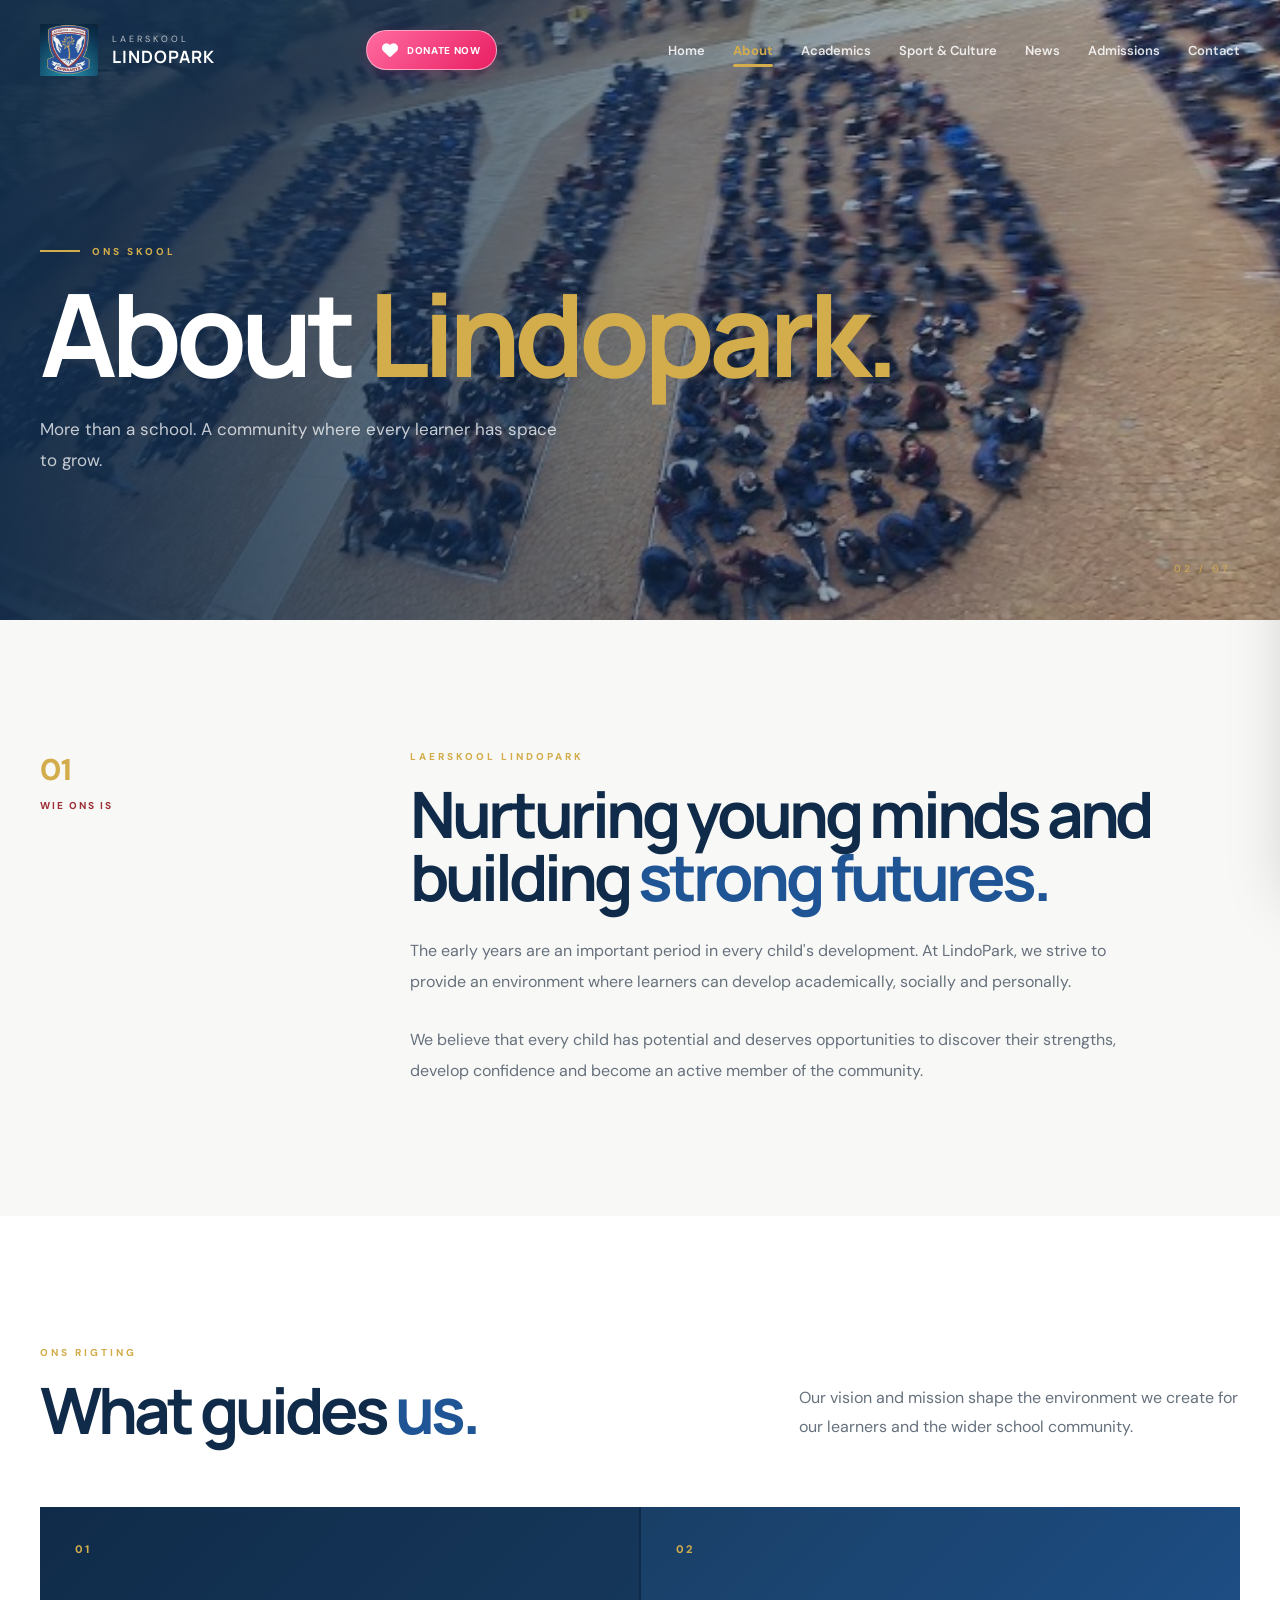
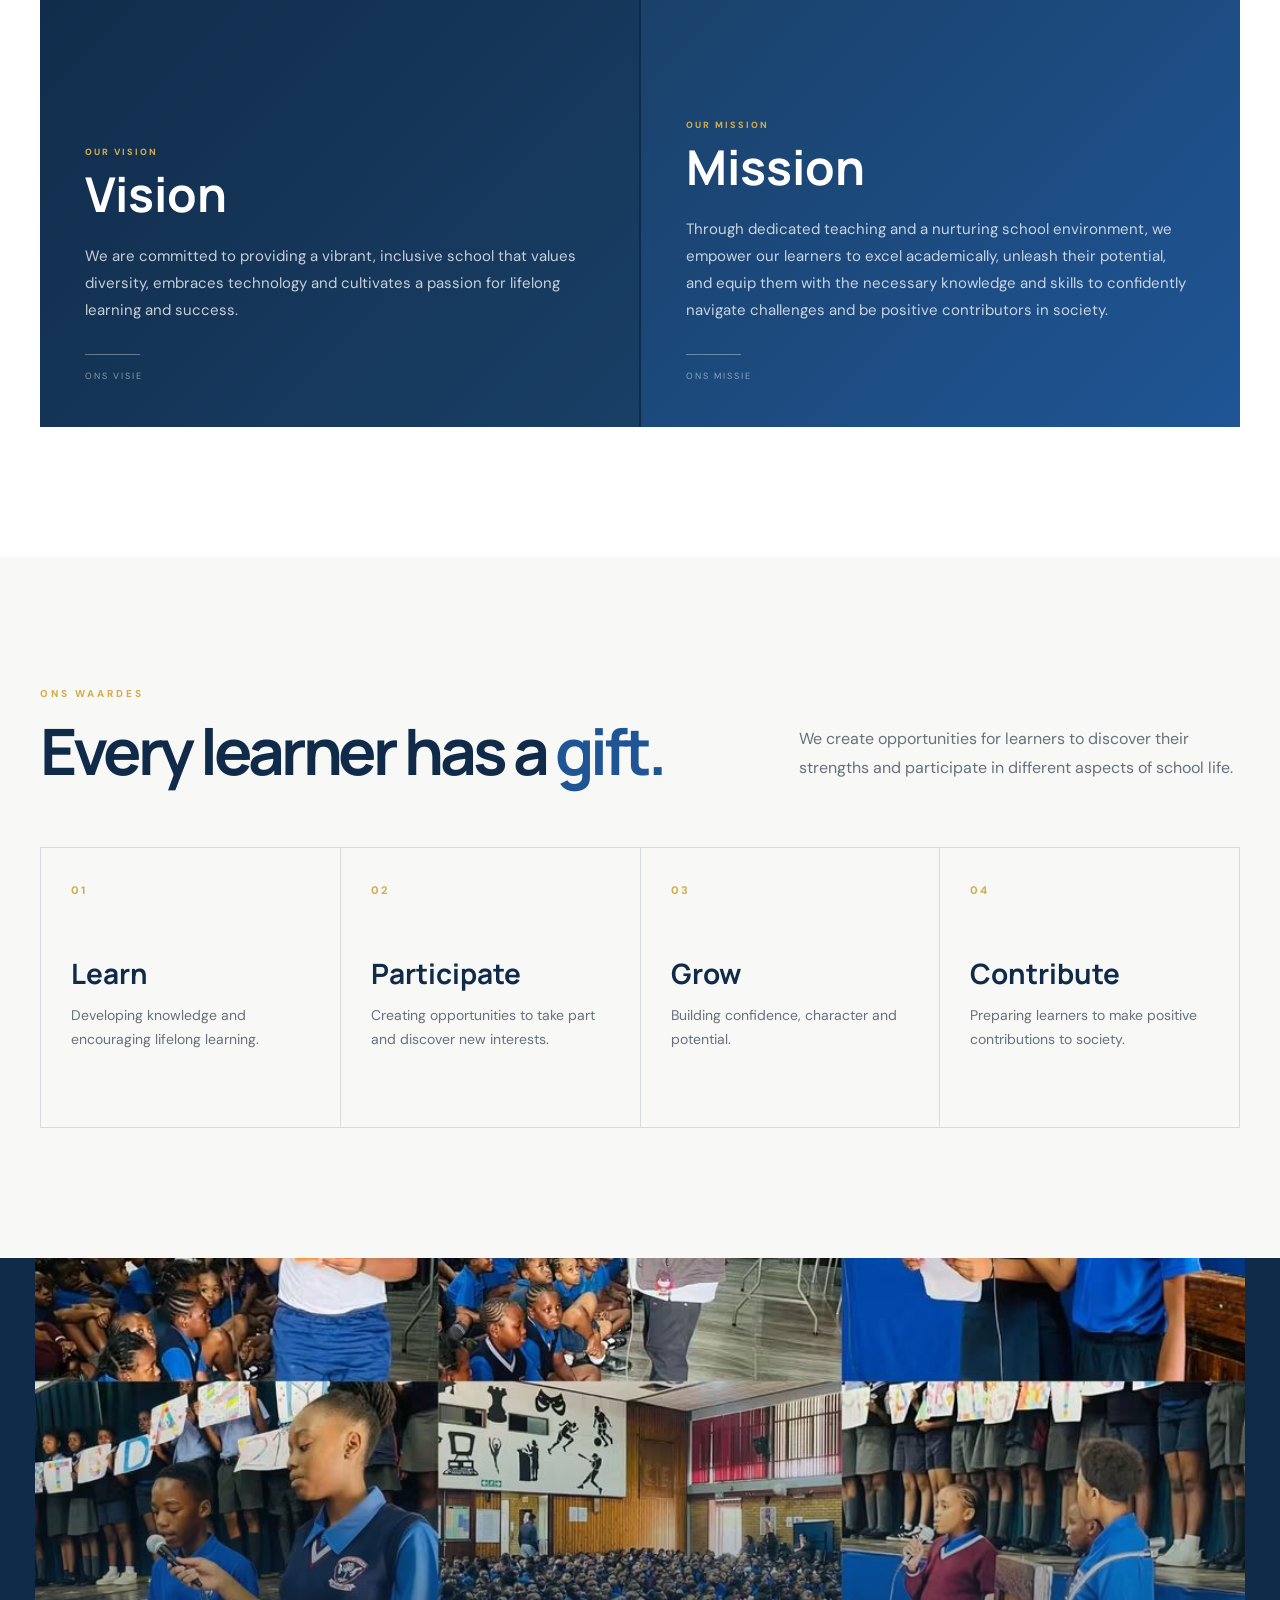
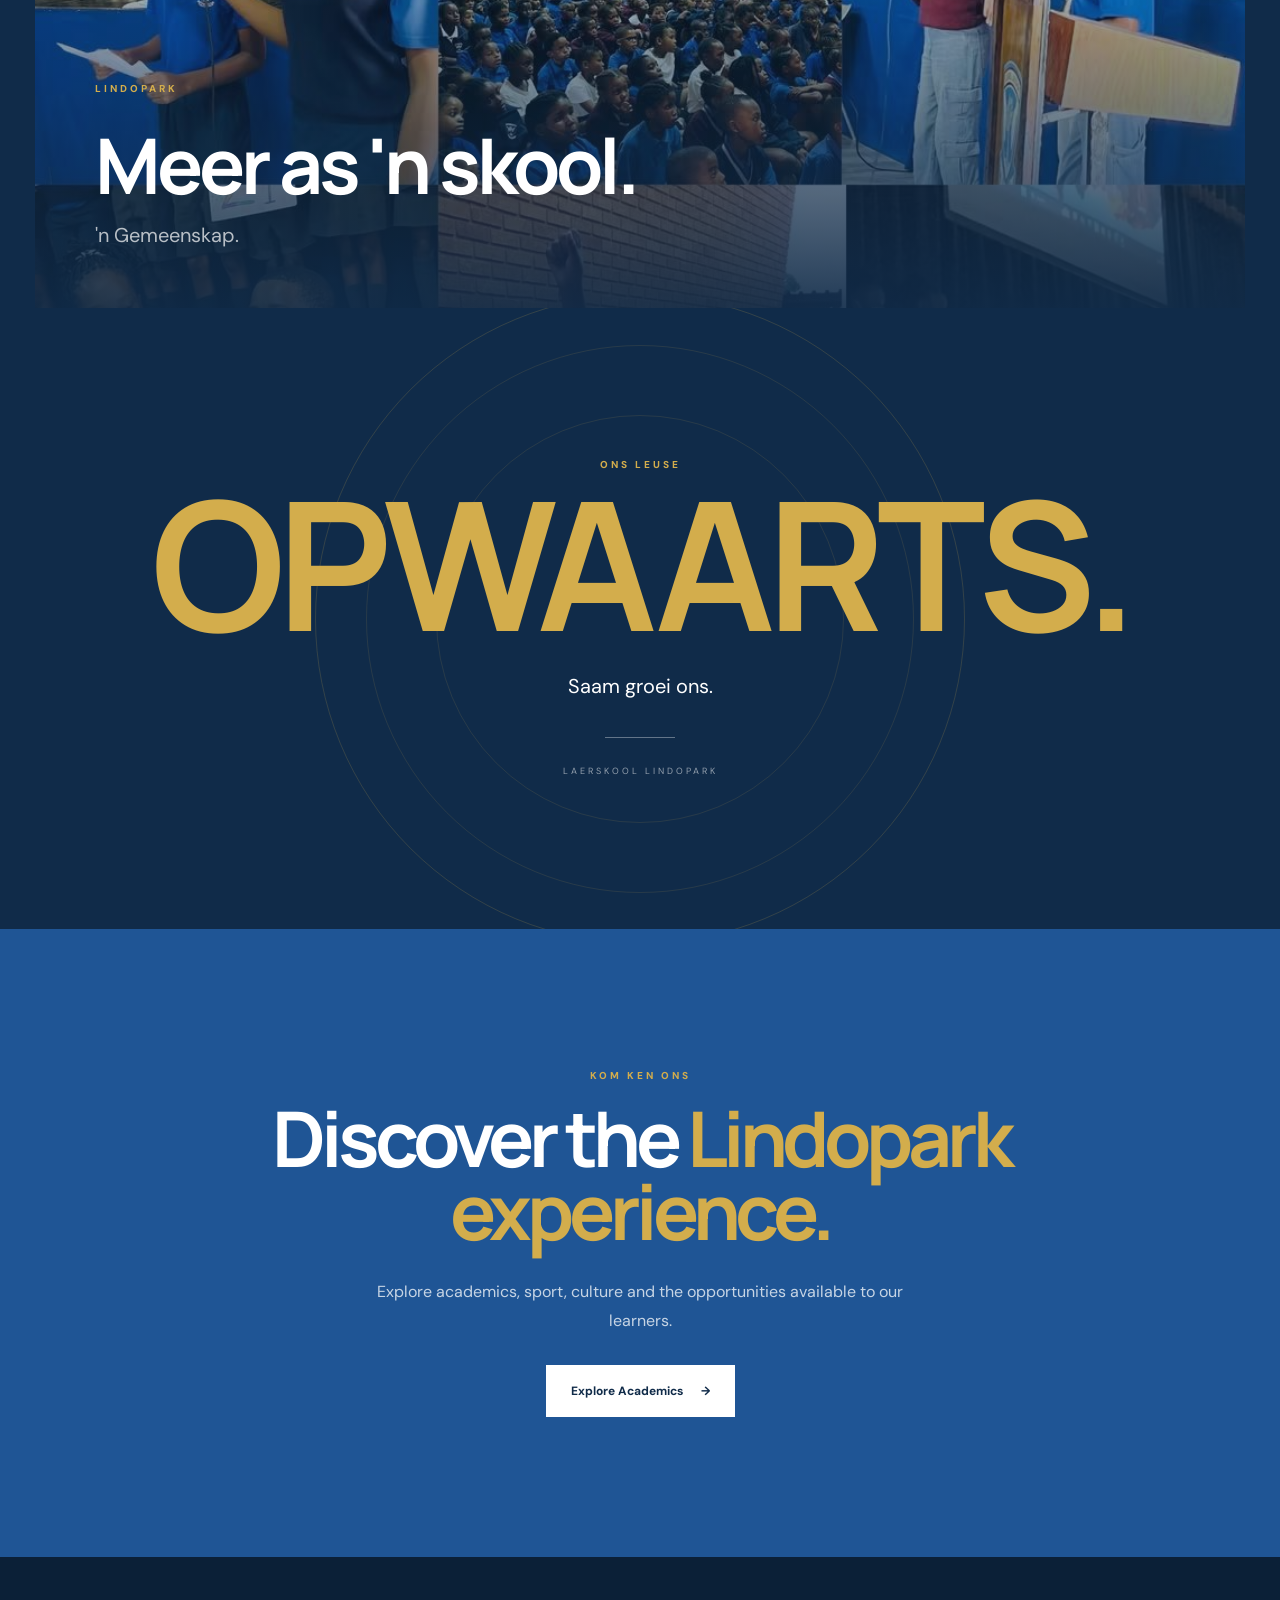
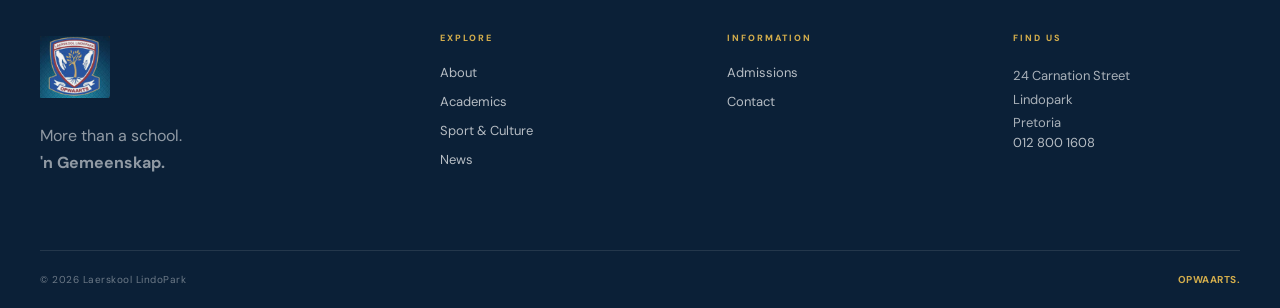
==== commit fd141c91: "Add files via upload" ====
--- a/about.html
+++ b/about.html
@@ -25,6 +25,11 @@
         crossorigin
     >
 
+<link
+    rel="stylesheet"
+    href="https://cdnjs.cloudflare.com/ajax/libs/font-awesome/6.5.2/css/all.min.css"
+>
+
     <link
         href="https://fonts.googleapis.com/css2?family=DM+Sans:wght@400;500;600;700&family=Manrope:wght@500;600;700;800&display=swap"
         rel="stylesheet"
@@ -42,18 +47,14 @@
 <body>
 
 
-<!-- =====================================================
-     NAVIGATION
-===================================================== -->
-
+
+<!-- NAVIGATION -->
 <header class="site-header">
 
     <div class="nav-container">
 
-        <a
-            href="index.html"
-            class="brand"
-        >
+        <!-- SCHOOL LOGO -->
+        <a href="index.html" class="brand">
 
             <img
                 src="assets/images/logo.png"
@@ -61,67 +62,45 @@
             >
 
             <div class="brand-name">
-
-                <span>
-                    LAERSKOOL
-                </span>
-
-                <strong>
-                    LINDOPARK
-                </strong>
-
+                <span>LAERSKOOL</span>
+                <strong>LINDOPARK</strong>
             </div>
 
         </a>
 
-
+        <!-- DONATE NOW: NEXT TO THE LOGO -->
+        <a
+            href="donate.html"
+            class="donate-now-btn"
+            aria-label="Donate now to Laerskool LindoPark"
+        >
+            <i class="fa-solid fa-heart donate-heart"></i>
+            <span>DONATE NOW</span>
+        </a>
+
+        <!-- DESKTOP NAVIGATION -->
         <nav class="desktop-nav">
 
-            <a href="index.html">
-                Home
-            </a>
-
-            <a
-                href="about.html"
-                class="active"
-            >
-                About
-            </a>
-
-            <a href="academics.html">
-                Academics
-            </a>
-
-            <a href="sport-culture.html">
-                Sport & Culture
-            </a>
-
-            <a href="news.html">
-                News
-            </a>
-
-            <a href="admissions.html">
-                Admissions
-            </a>
-
-            <a href="contact.html">
-                Contact
-            </a>
+            <a href="index.html" class="active">Home</a>
+            <a href="about.html">About</a>
+            <a href="academics.html">Academics</a>
+            <a href="sport-culture.html">Sport & Culture</a>
+            <a href="news.html">News</a>
+            <a href="admissions.html">Admissions</a>
+            <a href="contact.html">Contact</a>
 
         </nav>
 
-
+        <!-- MOBILE MENU BUTTON -->
         <button
             class="menu-toggle"
             id="menuToggle"
             aria-label="Open navigation"
             aria-expanded="false"
         >
-
             <span></span>
             <span></span>
             <span></span>
-
         </button>
 
     </div>
--- a/css/style.css
+++ b/css/style.css
@@ -1078,7 +1078,7 @@
 
 .experience-academics {
     background-image:
-        url("../assets/images/gallery/creativity.jpg");
+        url("../assets/images/gallery/academic-1.jpeg");
 }
 
 .experience-sport {
@@ -4599,7 +4599,7 @@
     position: absolute;
     inset: 0;
     background:
-        url("../assets/images/gallery/creativity.jpg")
+        url("../assets/images/gallery/academic.jpeg")
         center center / cover no-repeat;
     transform: scale(1.03);
     animation: academicHeroZoom 10s ease-out forwards;
@@ -5595,4 +5595,456 @@
         font-size: 42px;
     }
 
-}+}
+
+/* NEWS CARD MEDIA */
+
+.news-card-media {
+    position: relative;
+    width: 100%;
+    aspect-ratio: 16 / 10;
+    overflow: hidden;
+    background: #e8edf2;
+}
+
+.news-card-media img,
+.news-card-media video {
+    display: block;
+    width: 100%;
+    height: 100%;
+    object-fit: cover;
+}
+
+.news-feature-video {
+    background: #102b49;
+}
+
+.news-video-card .news-card-content {
+    padding: 22px;
+}
+
+.news-video-card .news-read {
+    display: inline-flex;
+    align-items: center;
+    gap: 8px;
+    margin-top: 12px;
+    text-decoration: none;
+}
+
+.news-video-card .news-read:hover {
+    opacity: 0.7;
+}
+
+@media (max-width: 600px) {
+    .news-card-media {
+        aspect-ratio: 16 / 10;
+    }
+
+    .news-video-card .news-card-content {
+        padding: 18px;
+    }
+}
+
+/* ==========================================
+   LINDOPARK - DONATE NOW HEADER BUTTON
+========================================== */
+
+.donate-now-btn {
+    position: static;
+    flex-shrink: 0;
+
+    display: inline-flex;
+    align-items: center;
+    justify-content: center;
+    gap: 8px;
+
+    padding: 11px 15px;
+    margin-right: 20px;
+
+    background: linear-gradient(135deg, #ff6b9f, #e91e63);
+    color: #ffffff;
+
+    border: 1px solid rgba(255, 255, 255, 0.5);
+    border-radius: 50px;
+
+    font-family: 'DM Sans', sans-serif;
+    font-size: 10px;
+    font-weight: 800;
+    letter-spacing: 0.7px;
+    text-decoration: none;
+    white-space: nowrap;
+
+    box-shadow: 0 4px 14px rgba(233, 30, 99, 0.2);
+
+    transition:
+        transform 0.25s ease,
+        box-shadow 0.25s ease;
+}
+
+.donate-now-btn:hover {
+    color: #ffffff;
+    transform: translateY(-2px);
+    box-shadow: 0 7px 18px rgba(233, 30, 99, 0.32);
+}
+
+.donate-now-btn .donate-heart {
+    color: #ffffff;
+    font-size: 16px;
+    animation: donateHeartbeat 1.5s ease-in-out infinite;
+}
+
+@keyframes donateHeartbeat {
+    0%, 100% { transform: scale(1); }
+    15% { transform: scale(1.2); }
+    30% { transform: scale(1); }
+    45% { transform: scale(1.12); }
+    60% { transform: scale(1); }
+}
+
+/* TABLETS */
+@media (max-width: 1100px) {
+    .donate-now-btn {
+        margin-right: 12px;
+        padding: 10px 12px;
+        font-size: 9px;
+    }
+}
+
+/* MOBILE: KEEP THE BUTTON NEXT TO THE LOGO */
+@media (max-width: 768px) {
+    .nav-container {
+        gap: 10px;
+    }
+
+    .donate-now-btn {
+        margin: 0 0 0 auto;
+        padding: 9px 11px;
+        gap: 6px;
+        font-size: 9px;
+        letter-spacing: 0.2px;
+    }
+
+    .donate-now-btn .donate-heart {
+        font-size: 15px;
+    }
+
+    .menu-toggle {
+        flex-shrink: 0;
+    }
+}
+
+/* SMALL PHONES */
+@media (max-width: 380px) {
+    .nav-container {
+        gap: 6px;
+    }
+
+    .donate-now-btn {
+        padding: 8px;
+        font-size: 8px;
+        gap: 5px;
+    }
+
+    .donate-now-btn .donate-heart {
+        font-size: 14px;
+    }
+}
+
+/* ACCESSIBILITY */
+@media (prefers-reduced-motion: reduce) {
+    .donate-now-btn .donate-heart {
+        animation: none;
+    }
+
+    .donate-now-btn {
+        transition: none;
+    }
+}
+
+/* ACTIVE PAGE INDICATOR */
+.desktop-nav a.active,
+.mobile-nav a.active {
+    color: var(--pink-dark);
+    font-weight: 800;
+}
+
+.desktop-nav a.active {
+    position: relative;
+}
+
+.desktop-nav a.active::after {
+    content: "";
+    position: absolute;
+    left: 0;
+    right: 0;
+    bottom: -12px;
+    height: 3px;
+    background: var(--pink);
+    border-radius: 10px;
+}
+
+.mobile-nav a.active {
+    display: block;
+    background: var(--pink-light);
+    border-left: 3px solid var(--pink);
+    padding-left: 15px;
+}
+
+.donate-now-btn.active {
+    outline: 2px solid var(--pink-dark);
+    outline-offset: 3px;
+}
+
+@media (max-width: 960px) {
+    .desktop-nav a.active::after {
+        display: none;
+    }
+}
+
+/* =====================================================
+   SPORT & CULTURE PAGE ADDITIONS
+===================================================== */
+
+.sc-sports-note {
+    margin-top: 25px;
+    color: #626b75;
+    font-size: 13px;
+    line-height: 1.8;
+}
+
+.sc-sports-note i {
+    margin-right: 7px;
+    color: #172b49;
+}
+
+.sc-uniform {
+    background: #f5f6f4;
+    overflow: hidden;
+}
+
+.uniform-layout {
+    display: grid;
+    grid-template-columns: minmax(0, 1fr) minmax(0, 1fr);
+    gap: 55px;
+    align-items: center;
+}
+
+.uniform-image {
+    position: relative;
+    min-height: 460px;
+    background: #e5e8e5;
+    overflow: hidden;
+}
+
+.uniform-image img {
+    display: block;
+    width: 100%;
+    min-height: 460px;
+    height: 100%;
+    object-fit: cover;
+    object-position: center;
+    transition: transform .5s ease;
+}
+
+.uniform-image:hover img {
+    transform: scale(1.025);
+}
+
+.uniform-image img.image-unavailable {
+    visibility: hidden;
+}
+
+.uniform-image:has(img.image-unavailable)::before {
+    content: "Add your uniform photograph";
+    position: absolute;
+    inset: 0;
+    display: grid;
+    place-items: center;
+    padding: 25px;
+    color: #172b49;
+    text-align: center;
+    font-weight: 700;
+}
+
+.uniform-image-label {
+    position: absolute;
+    bottom: 18px;
+    left: 18px;
+    padding: 12px 15px;
+    background: #fff;
+    color: #172b49;
+    font-size: 10px;
+    font-weight: 800;
+    letter-spacing: 1.3px;
+}
+
+.uniform-content h2 {
+    margin: 15px 0 20px;
+    font-size: clamp(34px, 4vw, 52px);
+    line-height: 1.15;
+}
+
+.uniform-content h2 em {
+    font-family: Georgia, serif;
+    font-weight: 400;
+}
+
+.uniform-content > p {
+    color: #626b75;
+    line-height: 1.85;
+}
+
+.uniform-items {
+    margin: 28px 0;
+    border-top: 1px solid #d9dedb;
+}
+
+.uniform-item {
+    display: grid;
+    grid-template-columns: 30px minmax(0, 1fr) 26px;
+    gap: 14px;
+    align-items: center;
+    padding: 20px 0;
+    border-bottom: 1px solid #d9dedb;
+}
+
+.uniform-item-icon {
+    color: #77818a;
+    font-size: 12px;
+    font-weight: 800;
+}
+
+.uniform-item h3 {
+    margin: 0 0 6px;
+    color: #172b49;
+    font-size: 16px;
+}
+
+.uniform-item p {
+    margin: 0;
+    color: #626b75;
+    font-size: 13px;
+    line-height: 1.7;
+}
+
+.uniform-swatch {
+    width: 24px;
+    height: 24px;
+    display: block;
+    border: 1px solid #cdd2d5;
+    border-radius: 50%;
+}
+
+.uniform-swatch.white {
+    background: #fff;
+}
+
+.uniform-swatch.navy {
+    background: #172b49;
+    border-color: #172b49;
+}
+
+.uniform-note {
+    padding: 16px 18px;
+    margin-bottom: 25px;
+    background: #e9ece9;
+    border-left: 3px solid #172b49;
+}
+
+.uniform-note strong {
+    display: block;
+    margin-bottom: 7px;
+    color: #172b49;
+    font-size: 10px;
+    letter-spacing: 1.3px;
+}
+
+.uniform-note p {
+    margin: 0;
+    color: #626b75;
+    font-size: 13px;
+    line-height: 1.75;
+}
+
+/* Culture cards can accommodate four activities. */
+.culture-side {
+    display: grid;
+    grid-template-columns: repeat(2, minmax(0, 1fr));
+    gap: 18px;
+}
+
+/* Mobile navigation support. */
+@media (max-width: 1024px) {
+    .uniform-layout {
+        gap: 30px;
+    }
+}
+
+@media (max-width: 768px) {
+    .uniform-layout {
+        grid-template-columns: 1fr;
+        gap: 30px;
+    }
+
+    .uniform-image,
+    .uniform-image img {
+        min-height: 320px;
+    }
+
+    .uniform-content h2 {
+        font-size: 36px;
+    }
+
+    .culture-side {
+        grid-template-columns: 1fr;
+    }
+}
+
+@media (max-width: 480px) {
+    .uniform-image,
+    .uniform-image img {
+        min-height: 260px;
+    }
+
+    .uniform-image-label {
+        bottom: 12px;
+        left: 12px;
+        font-size: 9px;
+    }
+
+    .uniform-item {
+        gap: 9px;
+    }
+}
+
+/* Prevent background scrolling when the mobile menu is open. */
+body.menu-open {
+    overflow: hidden;
+}
+
+/* ========================================
+   LINDOPARK DESKTOP ACTIVE NAVIGATION
+======================================== */
+
+@media (min-width: 769px) {
+    .site-header .desktop-nav a {
+        position: relative;
+        transition: color 0.25s ease;
+    }
+
+    .site-header .desktop-nav a.active {
+        color: #d3ad4c;
+        font-weight: 700;
+    }
+
+    .site-header .desktop-nav a.active::after {
+        content: "";
+        position: absolute;
+        left: 0;
+        right: 0;
+        bottom: -8px;
+        height: 3px;
+        background-color: #d3ad4c;
+        border-radius: 3px;
+    }
+}
